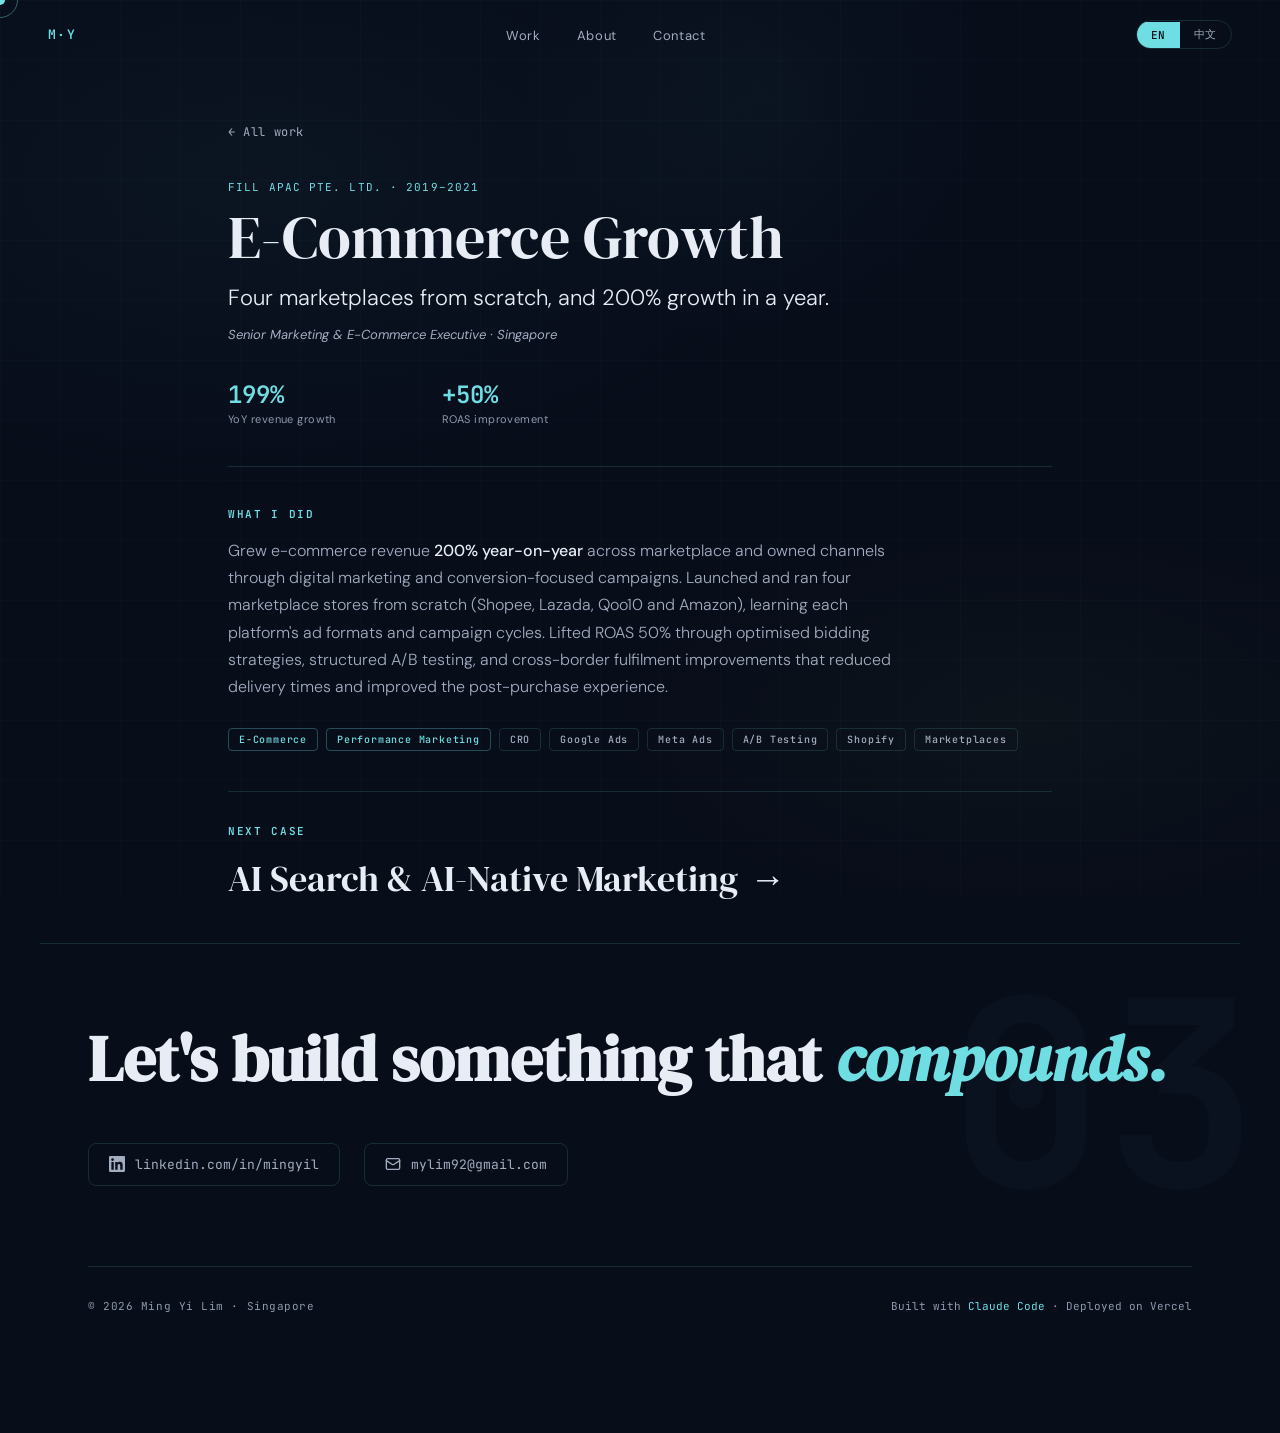
==== work/ecommerce.html @ 4b4b09b5 "Restructure into homepage index plus case study pages - Homepage: Selected Work becomes a card grid " ====
<!DOCTYPE html>
<html lang="en">
<head>
  <meta charset="UTF-8">
  <meta name="viewport" content="width=device-width, initial-scale=1.0">
  <title>E-Commerce Growth · Ming Yi Lim</title>
  <meta name="description" content="How Ming Yi Lim grew e-commerce revenue 200% year on year and launched four marketplace stores (Shopee, Lazada, Qoo10, Amazon) from scratch.">
  <link rel="canonical" href="https://mingyilim.vercel.app/work/ecommerce">
  <meta property="og:type"        content="article">
  <meta property="og:url"         content="https://mingyilim.vercel.app/work/ecommerce">
  <meta property="og:title"       content="E-Commerce Growth · Ming Yi Lim">
  <meta property="og:description" content="How Ming Yi Lim grew e-commerce revenue 200% year on year and launched four marketplace stores (Shopee, Lazada, Qoo10, Amazon) from scratch.">
  <meta property="og:image"       content="https://mingyilim.vercel.app/og-image.jpg">
  <meta name="twitter:card"        content="summary_large_image">
  <meta name="twitter:title"       content="E-Commerce Growth · Ming Yi Lim">
  <meta name="twitter:description" content="How Ming Yi Lim grew e-commerce revenue 200% year on year and launched four marketplace stores (Shopee, Lazada, Qoo10, Amazon) from scratch.">
  <meta name="twitter:image"       content="https://mingyilim.vercel.app/og-image.jpg">
  <script type="application/ld+json">
  {
    "@context": "https://schema.org",
    "@type": "Article",
    "headline": "E-Commerce Growth",
    "description": "How Ming Yi Lim grew e-commerce revenue 200% year on year and launched four marketplace stores (Shopee, Lazada, Qoo10, Amazon) from scratch.",
    "url": "https://mingyilim.vercel.app/work/ecommerce",
    "author": {"@type": "Person", "name": "Ming Yi Lim", "url": "https://mingyilim.vercel.app/"}
  }
  </script>
  <link rel="preconnect" href="https://fonts.googleapis.com">
  <link rel="preconnect" href="https://fonts.gstatic.com" crossorigin>
  <link href="https://fonts.googleapis.com/css2?family=DM+Serif+Display:ital@0;1&family=DM+Sans:ital,opsz,wght@0,9..40,300;0,9..40,400;0,9..40,500;0,9..40,600;1,9..40,300&family=JetBrains+Mono:wght@400;500;600&display=swap" rel="stylesheet">
  <link rel="stylesheet" href="/assets/site.css">

  <!-- Google tag (gtag.js) -->
  <script async src="https://www.googletagmanager.com/gtag/js?id=G-P1CEV3WPZ0"></script>
  <script>
    window.dataLayer = window.dataLayer || [];
    function gtag(){dataLayer.push(arguments);}
    gtag('js', new Date());
    gtag('config', 'G-P1CEV3WPZ0');
  </script>
</head>
<body class="case-page">


  <div id="scrollProgress" style="position:fixed;top:0;left:0;height:2px;width:0%;background:linear-gradient(90deg,var(--teal),var(--lime));z-index:300;transition:width 0.08s linear;"></div>
  <div class="bg-mesh"></div>
  <div class="grid-lines"></div>
  <div class="cursor" id="cursor"></div>
  <div class="cursor-ring" id="cursorRing"></div>

  <!-- Nav -->
  <nav id="nav">
    <a href="/" class="nav-logo">M·Y</a>
    <ul class="nav-links">
      <li><a href="/#work" data-en="Work" data-zh="案例">Work</a></li>
      <li><a href="/#about" data-en="About" data-zh="关于">About</a></li>
      <li><a href="#contact" data-en="Contact" data-zh="联系">Contact</a></li>
    </ul>
    <div class="lang-toggle">
      <button class="lang-btn active" id="btnEn" onclick="setLang('en')">EN</button>
      <button class="lang-btn" id="btnZh" onclick="setLang('zh')">中文</button>
    </div>
  </nav>


  <main class="case-main">
    <a href="/#work" class="case-back lang-fade" data-en="← All work" data-zh="← 全部案例">← All work</a>

    <header class="case-hero reveal">
      <span class="case-company">FILL APAC PTE. LTD. · 2019–2021</span>
      <h1 class="case-page-title lang-fade" data-en="E-Commerce Growth" data-zh="电商增长">E-Commerce Growth</h1>
      <p class="case-hook lang-fade" data-en="Four marketplaces from scratch, and 200% growth in a year." data-zh="从零开设四个电商平台店铺，一年增长200%。">Four marketplaces from scratch, and 200% growth in a year.</p>
      <span class="case-context lang-fade" data-en="Senior Marketing &amp; E-Commerce Executive · Singapore" data-zh="高级营销与电商专员 · 新加坡">Senior Marketing &amp; E-Commerce Executive · Singapore</span>
      <div class="case-metrics case-metrics-wide">
            <div class="metric">
              <span class="metric-num teal" data-count="200" data-suffix="%">200%</span>
              <span class="metric-label lang-fade" data-en="YoY revenue growth" data-zh="年营收增长">YoY revenue growth</span>
            </div>
            <div class="metric">
              <span class="metric-num teal" data-count="50" data-prefix="+" data-suffix="%">+50%</span>
              <span class="metric-label lang-fade" data-en="ROAS improvement" data-zh="广告回报率提升">ROAS improvement</span>
            </div>
      </div>
    </header>

    <article class="case-article reveal">
      <h2 class="case-section-label lang-fade" data-en="What I did" data-zh="我做了什么">What I did</h2>
      <p class="case-body lang-fade" data-en="Grew e-commerce revenue <strong>200% year-on-year</strong> across marketplace and owned channels through digital marketing and conversion-focused campaigns. Launched and ran four marketplace stores from scratch (Shopee, Lazada, Qoo10 and Amazon), learning each platform's ad formats and campaign cycles. Lifted ROAS 50% through optimised bidding strategies, structured A/B testing, and cross-border fulfilment improvements that reduced delivery times and improved the post-purchase experience." data-zh="通过数字营销和以转化为核心的营销活动，实现电商平台及自有渠道收入年增长200%。从零开设并运营四个电商平台店铺（Shopee、Lazada、Qoo10及Amazon），掌握各平台广告形式与活动节奏。通过优化出价策略、结构化A/B测试及跨境履约改善（缩短配送时间、提升购后体验），将广告支出回报率（ROAS）提升50%。">Grew e-commerce revenue <strong>200% year-on-year</strong> across marketplace and owned channels through digital marketing and conversion-focused campaigns. Launched and ran four marketplace stores from scratch (Shopee, Lazada, Qoo10 and Amazon), learning each platform's ad formats and campaign cycles. Lifted ROAS 50% through optimised bidding strategies, structured A/B testing, and cross-border fulfilment improvements that reduced delivery times and improved the post-purchase experience.</p>

      <div class="tags">
          <span class="tag accent">E-Commerce</span>
          <span class="tag accent">Performance Marketing</span>
          <span class="tag">CRO</span>
          <span class="tag">Google Ads</span>
          <span class="tag">Meta Ads</span>
          <span class="tag">A/B Testing</span>
          <span class="tag">Shopify</span>
          <span class="tag">Marketplaces</span>
        </div>
    </article>

    <div class="case-next reveal">
      <span class="case-section-label lang-fade" data-en="Next case" data-zh="下一个案例">Next case</span>
      <a href="/work/geo" class="case-next-link" data-cta="next_geo">
        <span class="lang-fade" data-en="AI Search &amp; AI-Native Marketing" data-zh="AI搜索与AI原生营销">AI Search &amp; AI-Native Marketing</span>
        <span aria-hidden="true">→</span>
      </a>
    </div>
  </main>

  <!-- Contact -->
  <section id="contact" style="position:relative">
    <div style="position:absolute;right:-20px;top:20px;font-family:var(--mono);font-size:260px;font-weight:700;color:var(--teal);opacity:0.025;line-height:1;pointer-events:none;user-select:none;z-index:0">03</div>
    <h2 class="contact-headline reveal lang-fade"
      data-en="Let's build something that <em>compounds.</em>"
      data-zh="一起打造持续<em>复利</em>的营销系统。">
      Let's build something that <em>compounds.</em>
    </h2>
    <div class="contact-links reveal">
      <a href="https://www.linkedin.com/in/mingyil" target="_blank" class="contact-link">
        <svg width="16" height="16" viewBox="0 0 24 24" fill="currentColor">
          <path d="M20.447 20.452h-3.554v-5.569c0-1.328-.027-3.037-1.852-3.037-1.853 0-2.136 1.445-2.136 2.939v5.667H9.351V9h3.414v1.561h.046c.477-.9 1.637-1.85 3.37-1.85 3.601 0 4.267 2.37 4.267 5.455v6.286zM5.337 7.433c-1.144 0-2.063-.926-2.063-2.065 0-1.138.92-2.063 2.063-2.063 1.14 0 2.064.925 2.064 2.063 0 1.139-.925 2.065-2.064 2.065zm1.782 13.019H3.555V9h3.564v11.452zM22.225 0H1.771C.792 0 0 .774 0 1.729v20.542C0 23.227.792 24 1.771 24h20.451C23.2 24 24 23.227 24 22.271V1.729C24 .774 23.2 0 22.222 0h.003z"/>
        </svg>
        <span>linkedin.com/in/mingyil</span>
      </a>
      <a href="mailto:mylim92@gmail.com" class="contact-link">
        <svg width="16" height="16" viewBox="0 0 24 24" fill="none" stroke="currentColor" stroke-width="2" stroke-linecap="round" stroke-linejoin="round">
          <rect x="2" y="4" width="20" height="16" rx="2"/><path d="m22 7-8.97 5.7a1.94 1.94 0 0 1-2.06 0L2 7"/>
        </svg>
        <span>mylim92@gmail.com</span>
      </a>
    </div>
    <div class="footer-note">
      <span class="footer-copy" data-en="© 2026 Ming Yi Lim · Singapore" data-zh="© 2026 林明昱 · 新加坡">© 2026 Ming Yi Lim · Singapore</span>
      <span class="footer-built">Built with <span>Claude Code</span> · Deployed on Vercel</span>
    </div>
  </section>


  <script src="/assets/site.js"></script>
</body>
</html>
---- assets/site.css ----
:root {
      --bg: #080d1a;
      --surface: #0f1629;
      --surface2: #162035;
      --teal: #6edee3;
      --teal-dim: rgba(110,222,227,0.12);
      --lime: #bfef4c;
      --text: #e8edf5;
      --text-muted: #a3adc0;
      --text-dim: #8f99ad;
      --border: rgba(110,222,227,0.15);
      --mono: 'JetBrains Mono', monospace;
      --serif: 'DM Serif Display', serif;
      --sans: 'DM Sans', sans-serif;
    }

    *, *::before, *::after { box-sizing: border-box; margin: 0; padding: 0; }

    html { scroll-behavior: smooth; overflow-x: clip; }

    body {
      font-family: var(--sans);
      background: var(--bg);
      color: var(--text);
      overflow-x: hidden;
      cursor: none;
    }

    /* Custom cursor */
    .cursor {
      position: fixed;
      width: 10px; height: 10px;
      background: var(--teal);
      border-radius: 50%;
      pointer-events: none;
      z-index: 9999;
      transform: translate(-50%,-50%);
      transition: transform 0.1s, opacity 0.2s;
      mix-blend-mode: screen;
    }
    .cursor-ring {
      position: fixed;
      width: 36px; height: 36px;
      border: 1px solid rgba(110,222,227,0.4);
      border-radius: 50%;
      pointer-events: none;
      z-index: 9998;
      transform: translate(-50%,-50%);
      transition: transform 0.18s cubic-bezier(.25,.46,.45,.94), width 0.2s, height 0.2s;
    }

    /* Background mesh */
    .bg-mesh {
      position: fixed;
      inset: 0;
      z-index: 0;
      background:
        radial-gradient(ellipse 80% 60% at 20% 20%, rgba(110,222,227,0.04) 0%, transparent 60%),
        radial-gradient(ellipse 60% 40% at 80% 80%, rgba(191,239,76,0.03) 0%, transparent 60%),
        radial-gradient(ellipse 40% 60% at 60% 10%, rgba(110,222,227,0.03) 0%, transparent 50%);
      pointer-events: none;
    }

    .grid-lines {
      position: fixed;
      inset: 0;
      z-index: 0;
      background-image:
        linear-gradient(rgba(110,222,227,0.025) 1px, transparent 1px),
        linear-gradient(90deg, rgba(110,222,227,0.025) 1px, transparent 1px);
      background-size: 60px 60px;
      pointer-events: none;
    }

    /* Nav */
    nav {
      position: fixed;
      top: 0; left: 0; right: 0;
      z-index: 100;
      display: flex;
      align-items: center;
      justify-content: space-between;
      padding: 20px 48px;
      transition: background 0.3s, backdrop-filter 0.3s;
    }
    nav.scrolled {
      background: rgba(8,13,26,0.85);
      backdrop-filter: blur(16px);
      border-bottom: 1px solid var(--border);
    }
    .nav-logo {
      font-family: var(--mono);
      font-size: 13px;
      font-weight: 600;
      color: var(--teal);
      letter-spacing: 0.1em;
      text-decoration: none;
    }
    .nav-links {
      display: flex;
      gap: 36px;
      list-style: none;
    }
    .nav-links a {
      font-size: 13px;
      font-weight: 400;
      color: var(--text-muted);
      text-decoration: none;
      letter-spacing: 0.05em;
      transition: color 0.2s;
    }
    .nav-links a:hover { color: var(--text); }

    .lang-toggle {
      display: flex;
      align-items: center;
      gap: 0;
      border: 1px solid var(--border);
      border-radius: 20px;
      overflow: hidden;
    }
    .lang-btn {
      font-family: var(--mono);
      font-size: 11px;
      font-weight: 500;
      padding: 6px 14px;
      background: transparent;
      border: none;
      color: var(--text-muted);
      cursor: none;
      transition: background 0.2s, color 0.2s;
      letter-spacing: 0.05em;
    }
    .lang-btn.active {
      background: var(--teal);
      color: var(--bg);
    }

    /* Sections base */
    section { position: relative; z-index: 1; }

    /* Hero */
    #hero {
      min-height: 100vh;
      display: flex;
      flex-direction: column;
      justify-content: center;
      padding: 120px 48px 80px;
      max-width: 1200px;
      margin: 0 auto;
    }
    .hero-tag {
      font-family: var(--mono);
      font-size: 11px;
      font-weight: 500;
      color: var(--teal);
      letter-spacing: 0.2em;
      text-transform: uppercase;
      margin-bottom: 24px;
      opacity: 0;
      animation: fadeUp 0.6s 0.2s forwards;
    }
    .hero-name {
      font-family: var(--serif);
      font-size: clamp(52px, 8vw, 96px);
      line-height: 1;
      color: var(--text);
      margin-bottom: 6px;
      opacity: 0;
      animation: fadeUp 0.7s 0.35s forwards;
    }
    .hero-name span {
      color: var(--teal);
      font-style: italic;
    }
    .hero-nickname {
      font-family: var(--mono);
      font-size: 14px;
      color: var(--text-muted);
      margin-bottom: 40px;
      opacity: 0;
      animation: fadeUp 0.6s 0.45s forwards;
    }
    .hero-tagline {
      font-size: clamp(16px, 2.2vw, 22px);
      font-weight: 300;
      color: var(--text-muted);
      max-width: 640px;
      line-height: 1.6;
      margin-bottom: 56px;
      opacity: 0;
      animation: fadeUp 0.6s 0.55s forwards;
    }
    .hero-tagline strong {
      color: var(--text);
      font-weight: 500;
    }
    .hero-stats {
      display: flex;
      gap: 48px;
      flex-wrap: wrap;
      opacity: 0;
      animation: fadeUp 0.6s 0.7s forwards;
    }
    .hero-stat {
      display: flex;
      flex-direction: column;
      gap: 4px;
    }
    .hero-stat-num {
      font-family: var(--mono);
      font-size: 28px;
      font-weight: 600;
      color: var(--teal);
    }
    .hero-stat-label {
      font-size: 12px;
      color: var(--text-dim);
      letter-spacing: 0.05em;
    }
    .hero-ctas {
      display: flex;
      flex-wrap: wrap;
      gap: 12px;
      margin-top: 40px;
      opacity: 0;
      animation: fadeUp 0.6s 0.85s forwards;
    }
    .btn {
      display: inline-flex;
      align-items: center;
      justify-content: center;
      min-height: 44px;
      padding: 0 22px;
      border-radius: 999px;
      font-family: var(--sans);
      font-size: 14px;
      font-weight: 500;
      text-decoration: none;
      transition: background 0.2s ease, border-color 0.2s ease, color 0.2s ease;
    }
    .btn-primary { background: var(--teal); color: var(--bg); border: 1px solid var(--teal); }
    .btn-primary:hover { background: var(--lime); border-color: var(--lime); }
    .btn-ghost { color: var(--text); border: 1px solid var(--border); }
    .btn-ghost:hover { border-color: var(--teal); color: var(--teal); }
    .btn:focus-visible { outline: 2px solid var(--teal); outline-offset: 3px; }
    .hero-divider {
      width: 1px;
      height: 48px;
      background: var(--border);
      align-self: center;
    }
    .scroll-hint {
      position: absolute;
      bottom: 40px;
      left: 48px;
      display: flex;
      align-items: center;
      gap: 12px;
      font-family: var(--mono);
      font-size: 10px;
      color: var(--text-dim);
      letter-spacing: 0.1em;
      text-transform: uppercase;
      opacity: 0;
      animation: fadeUp 0.6s 1s forwards;
    }
    .scroll-line {
      width: 40px;
      height: 1px;
      background: var(--text-dim);
      position: relative;
      overflow: hidden;
    }
    .scroll-line::after {
      content: '';
      position: absolute;
      left: -100%;
      top: 0;
      width: 100%;
      height: 100%;
      background: var(--teal);
      animation: scanLine 2s 1.5s infinite;
    }

    /* Work Section */
    #work {
      padding: 120px 48px;
      max-width: 1200px;
      margin: 0 auto;
    }
    .section-header {
      display: flex;
      align-items: baseline;
      gap: 20px;
      margin-bottom: 64px;
    }
    .section-label {
      font-family: var(--mono);
      font-size: 11px;
      font-weight: 500;
      color: var(--teal);
      letter-spacing: 0.2em;
      text-transform: uppercase;
    }
    .section-title {
      font-family: var(--serif);
      font-size: clamp(32px, 4vw, 48px);
      color: var(--text);
    }
    .section-line {
      flex: 1;
      height: 1px;
      background: var(--border);
    }

    .cases {
      display: flex;
      flex-direction: column;
      gap: 2px;
    }
    .case-card {
      background: var(--surface);
      border: 1px solid var(--border);
      border-radius: 12px;
      padding: 40px 48px;
      transition: border-color 0.3s, background 0.3s, transform 0.3s;
      position: relative;
      overflow: hidden;
    }
    .case-card::before {
      content: '';
      position: absolute;
      left: 0; top: 0; bottom: 0;
      width: 3px;
      background: var(--teal);
      transform: scaleY(0);
      transform-origin: bottom;
      transition: transform 0.4s cubic-bezier(.25,.46,.45,.94);
    }
    .case-card:hover {
      border-color: rgba(110,222,227,0.3);
      background: var(--surface2);
      transform: translateY(-2px);
    }
    .case-card:hover::before { transform: scaleY(1); }

    .case-top {
      display: flex;
      justify-content: space-between;
      align-items: flex-start;
      margin-bottom: 32px;
      flex-wrap: wrap;
      gap: 16px;
    }
    .case-meta {
      display: flex;
      flex-direction: column;
      gap: 6px;
    }
    .earlier {
      margin-top: 56px;
      padding-top: 32px;
      border-top: 1px solid var(--border);
    }
    .earlier-title {
      font-family: var(--mono);
      font-size: 11px;
      font-weight: 600;
      color: var(--teal);
      letter-spacing: 0.15em;
      text-transform: uppercase;
      margin-bottom: 24px;
    }
    .earlier-list { list-style: none; display: grid; gap: 28px; }
    .earlier-item {
      display: grid;
      grid-template-columns: 110px 1fr;
      gap: 24px;
      align-items: baseline;
    }
    .earlier-years {
      font-family: var(--mono);
      font-size: 12px;
      color: var(--text-dim);
      letter-spacing: 0.05em;
    }
    .earlier-role {
      font-size: 15px;
      font-weight: 500;
      color: var(--text);
      margin-bottom: 6px;
    }
    .earlier-desc {
      font-size: 14px;
      line-height: 1.7;
      color: var(--text-muted);
      max-width: 680px;
    }
    .earlier-desc strong { color: var(--text); font-weight: 500; }
    @media (max-width: 600px) {
      .earlier-item { grid-template-columns: 1fr; gap: 6px; }
    }
    .case-company {
      font-family: var(--mono);
      font-size: 11px;
      color: var(--teal);
      letter-spacing: 0.1em;
    }
    .case-title {
      font-family: var(--serif);
      font-size: clamp(22px, 3vw, 30px);
      color: var(--text);
      line-height: 1.2;
    }
    .case-context {
      font-size: 13px;
      color: var(--text-muted);
      font-style: italic;
    }
    .case-metrics {
      display: grid;
      grid-template-columns: repeat(2, auto);
      gap: 20px 32px;
    }
    .metric {
      display: flex;
      flex-direction: column;
      gap: 2px;
      text-align: right;
    }
    .metric-num {
      font-family: var(--mono);
      font-size: 24px;
      font-weight: 600;
      color: var(--text);
      white-space: nowrap;
    }
    .metric-num.teal { color: var(--teal); }
    .metric-num.lime { color: var(--lime); }
    .metric-label {
      font-size: 11px;
      color: var(--text-dim);
      letter-spacing: 0.04em;
    }
    .case-body {
      font-size: 15px;
      font-weight: 300;
      line-height: 1.7;
      color: var(--text-muted);
      max-width: 680px;
      margin-bottom: 28px;
    }
    .case-body strong { color: var(--text); font-weight: 500; }
    .tags {
      display: flex;
      flex-wrap: wrap;
      gap: 8px;
    }
    .tag {
      font-family: var(--mono);
      font-size: 10px;
      font-weight: 500;
      letter-spacing: 0.08em;
      padding: 4px 10px;
      border-radius: 4px;
      border: 1px solid var(--border);
      color: var(--text-muted);
    }
    .tag.accent { border-color: rgba(110,222,227,0.3); color: var(--teal); }

    /* About */
    #about {
      padding: 120px 48px;
      max-width: 1200px;
      margin: 0 auto;
    }
    .about-grid {
      display: grid;
      grid-template-columns: 1fr 1fr;
      gap: 80px;
      align-items: start;
    }
    .about-text p {
      font-size: 16px;
      font-weight: 300;
      line-height: 1.8;
      color: var(--text-muted);
      margin-bottom: 20px;
    }
    .about-text p strong { color: var(--text); font-weight: 500; }
    .about-text p:last-child { margin-bottom: 0; }
    .stack-title {
      font-family: var(--mono);
      font-size: 11px;
      font-weight: 500;
      color: var(--teal);
      letter-spacing: 0.2em;
      text-transform: uppercase;
      margin-bottom: 24px;
    }
    .stack-grid {
      display: flex;
      flex-wrap: wrap;
      gap: 8px;
    }
    .stack-item {
      font-family: var(--mono);
      font-size: 12px;
      padding: 8px 14px;
      background: var(--surface);
      border: 1px solid var(--border);
      border-radius: 6px;
      color: var(--text-muted);
      transition: border-color 0.2s, color 0.2s;
    }
    .stack-item:hover { border-color: rgba(110,222,227,0.4); color: var(--text); }

    /* Contact */
    #contact {
      padding: 120px 48px;
      max-width: 1200px;
      margin: 0 auto;
      border-top: 1px solid var(--border);
    }
    .contact-headline {
      font-family: var(--serif);
      font-size: clamp(36px, 5vw, 64px);
      color: var(--text);
      margin-bottom: 48px;
      line-height: 1.1;
    }
    .contact-headline em { color: var(--teal); }
    .contact-links {
      display: flex;
      gap: 24px;
      flex-wrap: wrap;
    }
    .contact-link {
      display: flex;
      align-items: center;
      gap: 10px;
      font-family: var(--mono);
      font-size: 13px;
      color: var(--text-muted);
      text-decoration: none;
      border: 1px solid var(--border);
      padding: 12px 20px;
      border-radius: 8px;
      transition: border-color 0.2s, color 0.2s, background 0.2s;
    }
    .contact-link:hover {
      border-color: rgba(110,222,227,0.4);
      color: var(--teal);
      background: var(--teal-dim);
    }
    .footer-note {
      margin-top: 80px;
      padding-top: 32px;
      border-top: 1px solid var(--border);
      display: flex;
      justify-content: space-between;
      align-items: center;
      flex-wrap: wrap;
      gap: 16px;
    }
    .footer-copy {
      font-family: var(--mono);
      font-size: 11px;
      color: var(--text-dim);
      letter-spacing: 0.05em;
    }
    .footer-built {
      font-family: var(--mono);
      font-size: 11px;
      color: var(--text-dim);
    }
    .footer-built span { color: var(--teal); }

    /* Animations */
    @keyframes fadeUp {
      from { opacity: 0; transform: translateY(20px); }
      to   { opacity: 1; transform: translateY(0); }
    }
    @keyframes scanLine {
      0%  { left: -100%; }
      100%{ left: 100%; }
    }

    /* Fade transition for language switch */
    .lang-fade { transition: opacity 0.25s ease; }
    .lang-fade.fading { opacity: 0; }

    /* Scroll reveal */
    .reveal {
      opacity: 0;
      transform: translateY(24px);
      transition: opacity 0.6s ease, transform 0.6s ease;
    }
    .reveal.visible {
      opacity: 1;
      transform: none;
    }

    /* Responsive */
    @media (max-width: 768px) {
      nav { padding: 16px 24px; }
      .nav-links { display: none; }
      #hero, #work, #about, #contact { padding-left: 24px; padding-right: 24px; }
      .hero-stats { gap: 24px; }
      .hero-divider { display: none; }
      .case-card { padding: 28px 24px; }
      .case-top { flex-direction: column; }
      .case-metrics { grid-template-columns: repeat(2, 1fr); }
      .metric { text-align: left; }
      .about-grid { grid-template-columns: 1fr; gap: 48px; }
      .scroll-hint { display: none; }
    }



    /* About photo */
    .about-photo {
      width: 88px; height: 88px;
      border-radius: 50%;
      object-fit: cover;
      object-position: center 15%;
      border: 2px solid var(--teal);
      margin-bottom: 24px;
      display: block;
      box-shadow: 0 0 0 4px rgba(110,222,227,0.12);
      transition: box-shadow 0.3s, transform 0.3s;
    }
    .about-photo:hover {
      box-shadow: 0 0 0 8px rgba(110,222,227,0.18);
      transform: scale(1.04);
    }
    .proof-panel {
      margin: 4px 0 28px;
      padding: 20px 24px;
      background: var(--teal-dim);
      border-left: 2px solid var(--teal);
      border-radius: 0 8px 8px 0;
      max-width: 680px;
    }
    .proof-label {
      font-family: var(--mono);
      font-size: 10px;
      font-weight: 600;
      color: var(--teal);
      letter-spacing: 0.15em;
      text-transform: uppercase;
    }
    summary.proof-label {
      cursor: pointer;
      list-style: none;
      display: flex;
      align-items: center;
      justify-content: space-between;
      gap: 12px;
      min-height: 24px;
    }
    summary.proof-label::-webkit-details-marker { display: none; }
    summary.proof-label::after {
      content: "+";
      font-size: 16px;
      line-height: 1;
      transition: transform 0.2s ease;
    }
    details[open] > summary.proof-label::after { transform: rotate(45deg); }
    summary.proof-label:focus-visible { outline: 2px solid var(--teal); outline-offset: 4px; border-radius: 2px; }
    .proof-panel p {
      font-size: 14px;
      font-weight: 400;
      line-height: 1.7;
      color: var(--text-muted);
      margin: 10px 0 0;
    }
    .proof-panel p strong { color: var(--text); font-weight: 500; }
    /* ── BOLD SCROLL ANIMATIONS v3 ── */

    /* Case cards — directional entrance, long spring transition */
    .case-card {
      will-change: transform, opacity;
      transition:
        transform  0.9s cubic-bezier(0.25, 0.46, 0.45, 0.94),
        opacity    0.7s ease,
        border-color 0.3s,
        background 0.3s;
    }
    /* Override old .case-card:hover translateY (JS handles tilt now) */
    .case-card:hover { transform: none; }

    /* Direction setup via JS custom property */
    .case-card.slide-init {
      opacity: 0;
      transform: translateX(var(--slide-dir, 80px)) scale(0.96) rotateY(var(--slide-rot, 2deg));
    }
    .case-card.slide-init.visible {
      opacity: 1;
      transform: none;
    }

    /* Hero stats — spring zoom from tiny */
    .hero-stat-num {
      display: inline-block;
      transform: scale(0.3) translateY(20px);
      opacity: 0;
      transition: transform 0.7s cubic-bezier(0.34, 1.56, 0.64, 1), opacity 0.5s;
    }
    .hero-stats.stats-go .hero-stat-num { transform: none; opacity: 1; }
    .hero-stat:nth-child(1) .hero-stat-num { transition-delay: 0ms; }
    .hero-stat:nth-child(3) .hero-stat-num { transition-delay: 120ms; }
    .hero-stat:nth-child(5) .hero-stat-num { transition-delay: 240ms; }
    .hero-stat:nth-child(7) .hero-stat-num { transition-delay: 360ms; }
    .hero-stat-label {
      opacity: 0;
      transform: translateY(6px);
      transition: opacity 0.5s 0.4s, transform 0.5s 0.4s;
    }
    .hero-stats.stats-go .hero-stat-label { opacity: 1; transform: none; }

    /* Stack items — spring pop-in staggered */
    .stack-item {
      transform: scale(0.6) translateY(10px);
      opacity: 0;
      transition: transform 0.5s cubic-bezier(0.34, 1.56, 0.64, 1), opacity 0.35s;
    }
    .stack-item.pop { transform: none; opacity: 1; }

    /* Section title — dramatic slide from below with scale */
    .section-title {
      transform: translateY(40px) scaleX(0.92);
      opacity: 0;
      transform-origin: left center;
      transition: transform 1s cubic-bezier(0.25, 0.46, 0.45, 0.94), opacity 0.8s;
    }
    .section-title.visible { transform: none; opacity: 1; }

    /* Reveal — keep for non-card elements but make it smoother */
    .reveal {
      opacity: 0;
      transform: translateY(30px);
      transition: opacity 0.8s ease, transform 0.8s cubic-bezier(0.25, 0.46, 0.45, 0.94);
    }
    .reveal.visible { opacity: 1; transform: none; }

    /* Contact headline — zoom from big */
    .contact-headline {
      transform: scale(0.88) translateY(20px);
      opacity: 0;
      transform-origin: left;
      transition: transform 1s cubic-bezier(0.25, 0.46, 0.45, 0.94), opacity 0.8s;
    }
    .contact-headline.visible { transform: none; opacity: 1; }

    /* Hero section fades on scroll */
    #hero { will-change: opacity; }

    /* Section label slide in */
    .section-label {
      opacity: 0;
      transform: translateX(-20px);
      transition: opacity 0.6s 0.2s, transform 0.6s 0.2s;
    }
    .section-label.visible { opacity: 1; transform: none; }

    /* ── ANIMATIONS v2 ── */

    /* Pulsing dot after name */
    .hero-name span {
      display: inline-block;
      animation: dotPulse 2s ease-in-out infinite;
    }
    @keyframes dotPulse {
      0%, 100% { opacity: 1; transform: scale(1); }
      50%       { opacity: 0.25; transform: scale(0.8); }
    }

    /* Typing cursor */
    .type-cursor {
      display: inline-block;
      color: var(--teal);
      font-weight: 300;
      margin-left: 1px;
      animation: cursorBlink 0.65s ease-in-out infinite;
    }
    @keyframes cursorBlink {
      0%, 100% { opacity: 1; }
      50%       { opacity: 0; }
    }

    /* Cursor trail particle */
    .trail-dot {
      position: fixed;
      width: 5px; height: 5px;
      background: var(--teal);
      border-radius: 50%;
      pointer-events: none;
      z-index: 9997;
      transform: translate(-50%, -50%);
      animation: trailFade 0.7s ease forwards;
    }
    @keyframes trailFade {
      0%   { opacity: 0.45; transform: translate(-50%, -50%) scale(1); }
      100% { opacity: 0;    transform: translate(-50%, -50%) scale(0); }
    }

    /* Card tilt — needs preserve-3d */
    .case-card { transform-style: preserve-3d; }

    /* Hero tagline — JS controls reveal */
    .hero-tagline { animation: none !important; opacity: 0; }
  

/* ── Homepage work grid ─────────────────────────────── */
.cases.work-grid {
  display: grid;
  grid-template-columns: repeat(2, minmax(0, 1fr));
  gap: 20px;
}
.case-card.work-card {
  display: flex;
  flex-direction: column;
  padding: 0;
  text-decoration: none;
  color: inherit;
}
.case-card.work-card:first-child { grid-column: 1 / -1; }
.work-cover {
  position: relative;
  min-height: 200px;
  padding: 28px 32px;
  display: flex;
  flex-direction: column;
  justify-content: flex-end;
  gap: 6px;
  border-bottom: 1px solid var(--border);
  background:
    radial-gradient(120% 140% at 100% 0%, rgba(110,222,227,0.16), transparent 55%),
    linear-gradient(180deg, var(--surface2), var(--surface));
  overflow: hidden;
}
.work-cover-lime {
  background:
    radial-gradient(120% 140% at 100% 0%, rgba(191,239,76,0.14), transparent 55%),
    linear-gradient(180deg, var(--surface2), var(--surface));
}
.case-card.work-card:first-child .work-cover { min-height: 240px; }
.work-cover-num {
  font-family: var(--mono);
  font-weight: 600;
  font-size: clamp(44px, 6vw, 72px);
  line-height: 1;
  color: var(--teal);
  letter-spacing: -0.02em;
}
.work-cover-lime .work-cover-num { color: var(--lime); }
.work-cover-label {
  font-size: 13px;
  color: var(--text-muted);
}
.work-cover-index {
  position: absolute;
  top: 20px;
  right: 24px;
  font-family: var(--mono);
  font-size: 11px;
  color: var(--text-dim);
  letter-spacing: 0.15em;
}
.work-info {
  padding: 24px 32px 28px;
  display: flex;
  flex-direction: column;
  gap: 8px;
  flex: 1;
}
.work-hook {
  font-size: 15px;
  line-height: 1.6;
  color: var(--text-muted);
  flex: 1;
}
.work-more {
  margin-top: 8px;
  font-family: var(--mono);
  font-size: 12px;
  color: var(--teal);
  letter-spacing: 0.05em;
}
.case-card.work-card:hover .work-more { color: var(--lime); }
.case-card.work-card:focus-visible { outline: 2px solid var(--teal); outline-offset: 4px; }
@media (max-width: 768px) {
  .cases.work-grid { grid-template-columns: 1fr; }
  .work-cover { min-height: 160px; padding: 22px 24px; }
  .case-card.work-card:first-child .work-cover { min-height: 180px; }
  .work-info { padding: 20px 24px 24px; }
}

/* ── Case study pages ───────────────────────────────── */
.case-main {
  position: relative;
  z-index: 1;
  max-width: 920px;
  margin: 0 auto;
  padding: 120px 48px 40px;
}
.case-back {
  display: inline-block;
  font-family: var(--mono);
  font-size: 12px;
  color: var(--text-muted);
  text-decoration: none;
  margin-bottom: 40px;
  letter-spacing: 0.05em;
}
.case-back:hover { color: var(--teal); }
.case-hero {
  display: flex;
  flex-direction: column;
  gap: 12px;
  padding-bottom: 40px;
  border-bottom: 1px solid var(--border);
}
.case-page-title {
  font-family: var(--serif);
  font-weight: 400;
  font-size: clamp(36px, 6vw, 60px);
  line-height: 1.05;
  color: var(--text);
}
.case-hook {
  font-size: clamp(18px, 2.4vw, 22px);
  font-weight: 300;
  line-height: 1.5;
  color: var(--text);
  max-width: 680px;
}
.case-metrics.case-metrics-wide {
  grid-template-columns: repeat(4, minmax(0, 1fr));
  margin-top: 24px;
}
.case-metrics-wide .metric { text-align: left; align-items: flex-start; }
.case-section-label {
  display: block;
  font-family: var(--mono);
  font-size: 11px;
  font-weight: 600;
  color: var(--teal);
  letter-spacing: 0.15em;
  text-transform: uppercase;
  margin-bottom: 16px;
}
.case-article {
  padding: 40px 0;
}
.case-article .case-body {
  font-size: 16px;
  max-width: 680px;
  margin-bottom: 28px;
}
.case-panel { margin: 0 0 28px; }
.case-panel .proof-label { margin-bottom: 0; }
.case-next {
  padding: 32px 0 0;
  border-top: 1px solid var(--border);
}
.case-next-link {
  display: inline-flex;
  align-items: baseline;
  gap: 12px;
  font-family: var(--serif);
  font-size: clamp(24px, 4vw, 36px);
  color: var(--text);
  text-decoration: none;
}
.case-next-link:hover { color: var(--teal); }
.case-page #contact { padding-top: 80px; }
@media (max-width: 768px) {
  .case-main { padding: 96px 24px 24px; }
  .case-metrics.case-metrics-wide { grid-template-columns: repeat(2, minmax(0, 1fr)); }
}
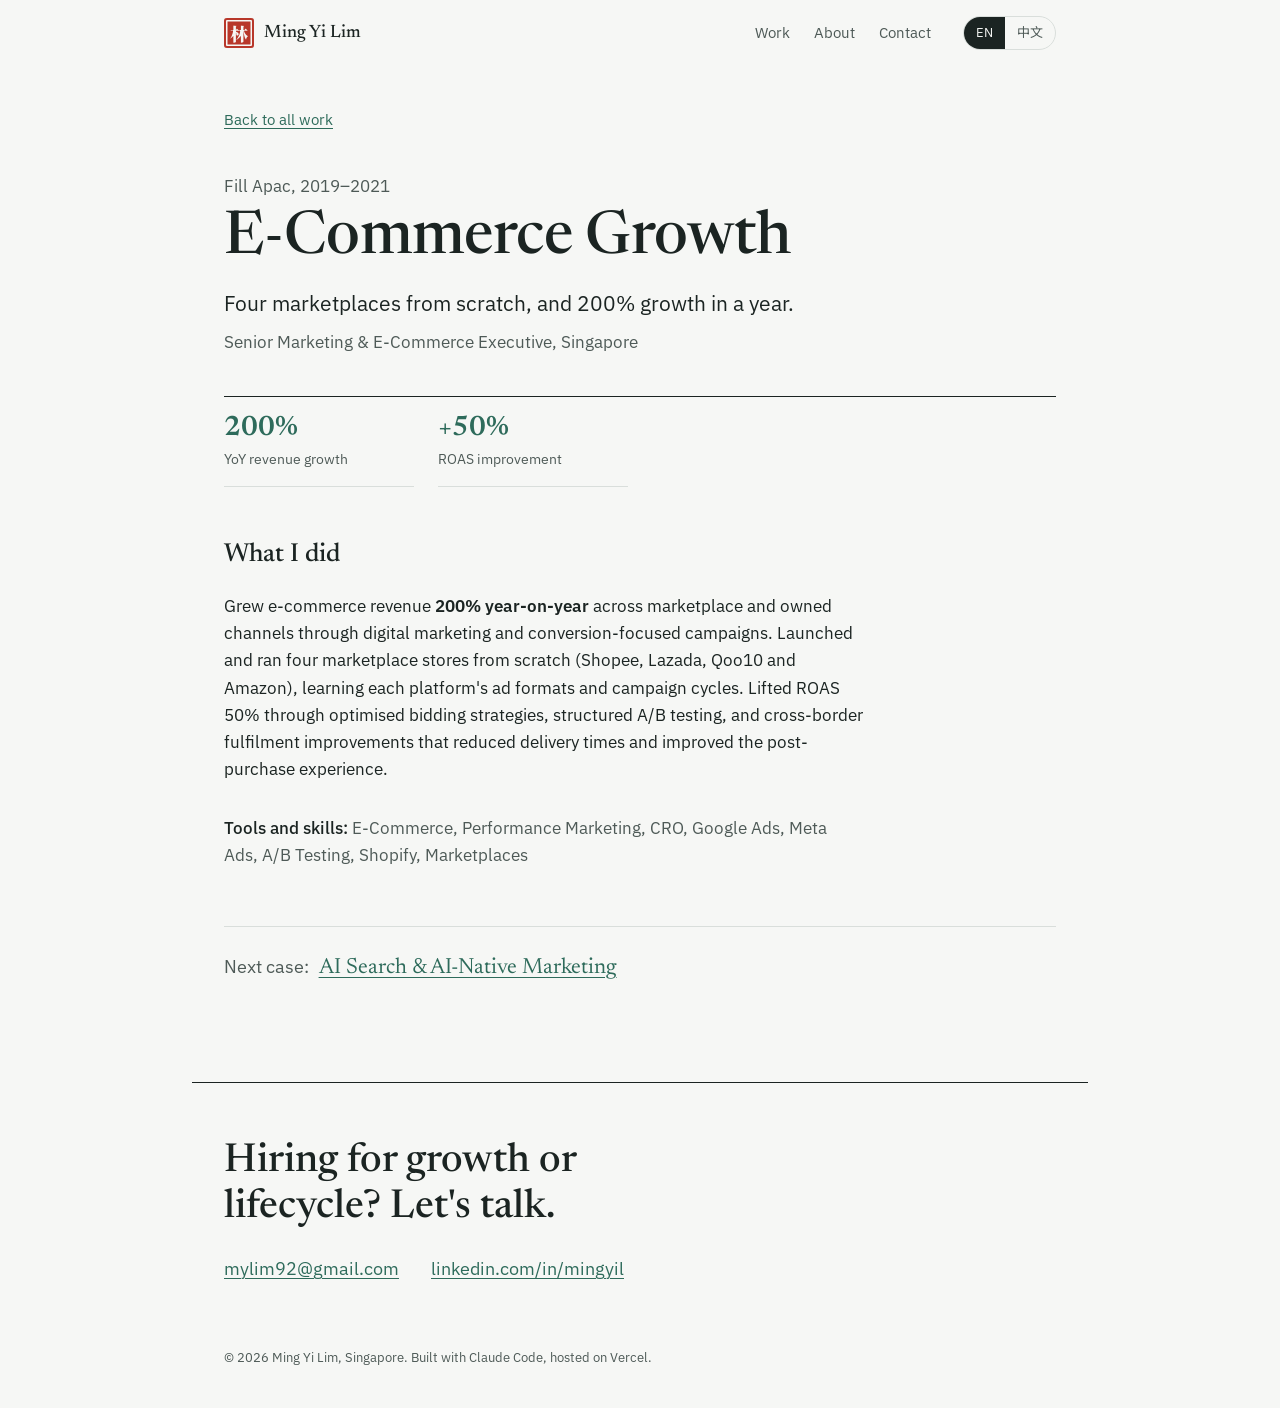
==== commit cbbae5cc: "De-template redesign: calm bilingual layout with a name seal - Light palette (paper, ink, jade) repl" ====
--- a/work/ecommerce.html
+++ b/work/ecommerce.html
@@ -3,18 +3,22 @@
 <head>
   <meta charset="UTF-8">
   <meta name="viewport" content="width=device-width, initial-scale=1.0">
-  <title>E-Commerce Growth · Ming Yi Lim</title>
+  <title>E-Commerce Growth, Ming Yi Lim</title>
   <meta name="description" content="How Ming Yi Lim grew e-commerce revenue 200% year on year and launched four marketplace stores (Shopee, Lazada, Qoo10, Amazon) from scratch.">
   <link rel="canonical" href="https://mingyilim.vercel.app/work/ecommerce">
+  <meta name="theme-color" content="#F6F7F5">
   <meta property="og:type"        content="article">
   <meta property="og:url"         content="https://mingyilim.vercel.app/work/ecommerce">
-  <meta property="og:title"       content="E-Commerce Growth · Ming Yi Lim">
+  <meta property="og:title"       content="E-Commerce Growth, Ming Yi Lim">
   <meta property="og:description" content="How Ming Yi Lim grew e-commerce revenue 200% year on year and launched four marketplace stores (Shopee, Lazada, Qoo10, Amazon) from scratch.">
   <meta property="og:image"       content="https://mingyilim.vercel.app/og-image.jpg">
+  <meta property="og:image:width"  content="1200">
+  <meta property="og:image:height" content="630">
   <meta name="twitter:card"        content="summary_large_image">
-  <meta name="twitter:title"       content="E-Commerce Growth · Ming Yi Lim">
+  <meta name="twitter:title"       content="E-Commerce Growth, Ming Yi Lim">
   <meta name="twitter:description" content="How Ming Yi Lim grew e-commerce revenue 200% year on year and launched four marketplace stores (Shopee, Lazada, Qoo10, Amazon) from scratch.">
   <meta name="twitter:image"       content="https://mingyilim.vercel.app/og-image.jpg">
+  <link rel="icon" href="/favicon.svg" type="image/svg+xml">
   <script type="application/ld+json">
   {
     "@context": "https://schema.org",
@@ -27,7 +31,7 @@
   </script>
   <link rel="preconnect" href="https://fonts.googleapis.com">
   <link rel="preconnect" href="https://fonts.gstatic.com" crossorigin>
-  <link href="https://fonts.googleapis.com/css2?family=DM+Serif+Display:ital@0;1&family=DM+Sans:ital,opsz,wght@0,9..40,300;0,9..40,400;0,9..40,500;0,9..40,600;1,9..40,300&family=JetBrains+Mono:wght@400;500;600&display=swap" rel="stylesheet">
+  <link href="https://fonts.googleapis.com/css2?family=IBM+Plex+Sans:ital,wght@0,400;0,500;0,600;1,400&family=Newsreader:opsz,wght@6..72,400;6..72,500;6..72,600&family=Noto+Sans+SC:wght@400;500&family=Noto+Serif+SC:wght@600;900&display=swap" rel="stylesheet">
   <link rel="stylesheet" href="/assets/site.css">
 
   <!-- Google tag (gtag.js) -->
@@ -39,103 +43,56 @@
     gtag('config', 'G-P1CEV3WPZ0');
   </script>
 </head>
-<body class="case-page">
+<body class="case">
+  <a class="skip" href="#main">Skip to content</a>
+  <header class="topbar">
+    <a href="/" class="brand" aria-label="Ming Yi Lim, home"><span class="seal seal-sm" aria-hidden="true"><span>林</span></span><span class="brand-name">Ming Yi Lim</span></a>
+    <nav class="topnav" aria-label="Main">
+      <a href="/#work" data-en="Work" data-zh="案例">Work</a>
+      <a href="/#about" data-en="About" data-zh="关于">About</a>
+      <a href="#contact" data-en="Contact" data-zh="联系">Contact</a>
+    </nav>
+    <div class="lang" role="group" aria-label="Language">
+      <button type="button" id="btnEn" class="active" onclick="setLang('en')">EN</button>
+      <button type="button" id="btnZh" onclick="setLang('zh')" lang="zh-Hans">中文</button>
+    </div>
+  </header>
 
+  <main id="main">
+    <article class="case-wrap">
+      <a href="/#work" class="back" data-en="Back to all work" data-zh="返回全部案例">Back to all work</a>
+      <p class="case-meta">Fill Apac, 2019–2021</p>
+      <h1 class="case-title" data-en="E-Commerce Growth" data-zh="电商增长">E-Commerce Growth</h1>
+      <p class="case-hook" data-en="Four marketplaces from scratch, and 200% growth in a year." data-zh="从零开设四个电商平台店铺，一年增长200%。">Four marketplaces from scratch, and 200% growth in a year.</p>
+      <p class="case-context" data-en="Senior Marketing &amp; E-Commerce Executive, Singapore" data-zh="高级营销与电商专员，新加坡">Senior Marketing &amp; E-Commerce Executive, Singapore</p>
+      <dl class="case-figs">
+          <div><dt class="fig">200%</dt><dd data-en="YoY revenue growth" data-zh="年营收增长">YoY revenue growth</dd></div>
+          <div><dt class="fig">+50%</dt><dd data-en="ROAS improvement" data-zh="广告回报率提升">ROAS improvement</dd></div>
+      </dl>
 
-  <div id="scrollProgress" style="position:fixed;top:0;left:0;height:2px;width:0%;background:linear-gradient(90deg,var(--teal),var(--lime));z-index:300;transition:width 0.08s linear;"></div>
-  <div class="bg-mesh"></div>
-  <div class="grid-lines"></div>
-  <div class="cursor" id="cursor"></div>
-  <div class="cursor-ring" id="cursorRing"></div>
+      <div class="case-body">
+        <h2 data-en="What I did" data-zh="我做了什么">What I did</h2>
+        <p data-en="Grew e-commerce revenue <strong>200% year-on-year</strong> across marketplace and owned channels through digital marketing and conversion-focused campaigns. Launched and ran four marketplace stores from scratch (Shopee, Lazada, Qoo10 and Amazon), learning each platform's ad formats and campaign cycles. Lifted ROAS 50% through optimised bidding strategies, structured A/B testing, and cross-border fulfilment improvements that reduced delivery times and improved the post-purchase experience." data-zh="通过数字营销和以转化为核心的营销活动，实现电商平台及自有渠道收入年增长200%。从零开设并运营四个电商平台店铺（Shopee、Lazada、Qoo10及Amazon），掌握各平台广告形式与活动节奏。通过优化出价策略、结构化A/B测试及跨境履约改善（缩短配送时间、提升购后体验），将广告支出回报率（ROAS）提升50%。">Grew e-commerce revenue <strong>200% year-on-year</strong> across marketplace and owned channels through digital marketing and conversion-focused campaigns. Launched and ran four marketplace stores from scratch (Shopee, Lazada, Qoo10 and Amazon), learning each platform's ad formats and campaign cycles. Lifted ROAS 50% through optimised bidding strategies, structured A/B testing, and cross-border fulfilment improvements that reduced delivery times and improved the post-purchase experience.</p>
+        <p class="case-tools"><span data-en="Tools and skills:" data-zh="工具与技能：">Tools and skills:</span> E-Commerce, Performance Marketing, CRO, Google Ads, Meta Ads, A/B Testing, Shopify, Marketplaces</p>
+      </div>
 
-  <!-- Nav -->
-  <nav id="nav">
-    <a href="/" class="nav-logo">M·Y</a>
-    <ul class="nav-links">
-      <li><a href="/#work" data-en="Work" data-zh="案例">Work</a></li>
-      <li><a href="/#about" data-en="About" data-zh="关于">About</a></li>
-      <li><a href="#contact" data-en="Contact" data-zh="联系">Contact</a></li>
-    </ul>
-    <div class="lang-toggle">
-      <button class="lang-btn active" id="btnEn" onclick="setLang('en')">EN</button>
-      <button class="lang-btn" id="btnZh" onclick="setLang('zh')">中文</button>
-    </div>
-  </nav>
-
-
-  <main class="case-main">
-    <a href="/#work" class="case-back lang-fade" data-en="← All work" data-zh="← 全部案例">← All work</a>
-
-    <header class="case-hero reveal">
-      <span class="case-company">FILL APAC PTE. LTD. · 2019–2021</span>
-      <h1 class="case-page-title lang-fade" data-en="E-Commerce Growth" data-zh="电商增长">E-Commerce Growth</h1>
-      <p class="case-hook lang-fade" data-en="Four marketplaces from scratch, and 200% growth in a year." data-zh="从零开设四个电商平台店铺，一年增长200%。">Four marketplaces from scratch, and 200% growth in a year.</p>
-      <span class="case-context lang-fade" data-en="Senior Marketing &amp; E-Commerce Executive · Singapore" data-zh="高级营销与电商专员 · 新加坡">Senior Marketing &amp; E-Commerce Executive · Singapore</span>
-      <div class="case-metrics case-metrics-wide">
-            <div class="metric">
-              <span class="metric-num teal" data-count="200" data-suffix="%">200%</span>
-              <span class="metric-label lang-fade" data-en="YoY revenue growth" data-zh="年营收增长">YoY revenue growth</span>
-            </div>
-            <div class="metric">
-              <span class="metric-num teal" data-count="50" data-prefix="+" data-suffix="%">+50%</span>
-              <span class="metric-label lang-fade" data-en="ROAS improvement" data-zh="广告回报率提升">ROAS improvement</span>
-            </div>
-      </div>
-    </header>
-
-    <article class="case-article reveal">
-      <h2 class="case-section-label lang-fade" data-en="What I did" data-zh="我做了什么">What I did</h2>
-      <p class="case-body lang-fade" data-en="Grew e-commerce revenue <strong>200% year-on-year</strong> across marketplace and owned channels through digital marketing and conversion-focused campaigns. Launched and ran four marketplace stores from scratch (Shopee, Lazada, Qoo10 and Amazon), learning each platform's ad formats and campaign cycles. Lifted ROAS 50% through optimised bidding strategies, structured A/B testing, and cross-border fulfilment improvements that reduced delivery times and improved the post-purchase experience." data-zh="通过数字营销和以转化为核心的营销活动，实现电商平台及自有渠道收入年增长200%。从零开设并运营四个电商平台店铺（Shopee、Lazada、Qoo10及Amazon），掌握各平台广告形式与活动节奏。通过优化出价策略、结构化A/B测试及跨境履约改善（缩短配送时间、提升购后体验），将广告支出回报率（ROAS）提升50%。">Grew e-commerce revenue <strong>200% year-on-year</strong> across marketplace and owned channels through digital marketing and conversion-focused campaigns. Launched and ran four marketplace stores from scratch (Shopee, Lazada, Qoo10 and Amazon), learning each platform's ad formats and campaign cycles. Lifted ROAS 50% through optimised bidding strategies, structured A/B testing, and cross-border fulfilment improvements that reduced delivery times and improved the post-purchase experience.</p>
-
-      <div class="tags">
-          <span class="tag accent">E-Commerce</span>
-          <span class="tag accent">Performance Marketing</span>
-          <span class="tag">CRO</span>
-          <span class="tag">Google Ads</span>
-          <span class="tag">Meta Ads</span>
-          <span class="tag">A/B Testing</span>
-          <span class="tag">Shopify</span>
-          <span class="tag">Marketplaces</span>
-        </div>
+      <p class="next">
+        <span data-en="Next case:" data-zh="下一个案例：">Next case:</span>
+        <a href="/work/geo" data-cta="next_geo" data-en="AI Search &amp; AI-Native Marketing" data-zh="AI搜索与AI原生营销">AI Search &amp; AI-Native Marketing</a>
+      </p>
     </article>
-
-    <div class="case-next reveal">
-      <span class="case-section-label lang-fade" data-en="Next case" data-zh="下一个案例">Next case</span>
-      <a href="/work/geo" class="case-next-link" data-cta="next_geo">
-        <span class="lang-fade" data-en="AI Search &amp; AI-Native Marketing" data-zh="AI搜索与AI原生营销">AI Search &amp; AI-Native Marketing</span>
-        <span aria-hidden="true">→</span>
-      </a>
-    </div>
   </main>
 
-  <!-- Contact -->
-  <section id="contact" style="position:relative">
-    <div style="position:absolute;right:-20px;top:20px;font-family:var(--mono);font-size:260px;font-weight:700;color:var(--teal);opacity:0.025;line-height:1;pointer-events:none;user-select:none;z-index:0">03</div>
-    <h2 class="contact-headline reveal lang-fade"
-      data-en="Let's build something that <em>compounds.</em>"
-      data-zh="一起打造持续<em>复利</em>的营销系统。">
-      Let's build something that <em>compounds.</em>
-    </h2>
-    <div class="contact-links reveal">
-      <a href="https://www.linkedin.com/in/mingyil" target="_blank" class="contact-link">
-        <svg width="16" height="16" viewBox="0 0 24 24" fill="currentColor">
-          <path d="M20.447 20.452h-3.554v-5.569c0-1.328-.027-3.037-1.852-3.037-1.853 0-2.136 1.445-2.136 2.939v5.667H9.351V9h3.414v1.561h.046c.477-.9 1.637-1.85 3.37-1.85 3.601 0 4.267 2.37 4.267 5.455v6.286zM5.337 7.433c-1.144 0-2.063-.926-2.063-2.065 0-1.138.92-2.063 2.063-2.063 1.14 0 2.064.925 2.064 2.063 0 1.139-.925 2.065-2.064 2.065zm1.782 13.019H3.555V9h3.564v11.452zM22.225 0H1.771C.792 0 0 .774 0 1.729v20.542C0 23.227.792 24 1.771 24h20.451C23.2 24 24 23.227 24 22.271V1.729C24 .774 23.2 0 22.222 0h.003z"/>
-        </svg>
-        <span>linkedin.com/in/mingyil</span>
-      </a>
-      <a href="mailto:mylim92@gmail.com" class="contact-link">
-        <svg width="16" height="16" viewBox="0 0 24 24" fill="none" stroke="currentColor" stroke-width="2" stroke-linecap="round" stroke-linejoin="round">
-          <rect x="2" y="4" width="20" height="16" rx="2"/><path d="m22 7-8.97 5.7a1.94 1.94 0 0 1-2.06 0L2 7"/>
-        </svg>
-        <span>mylim92@gmail.com</span>
-      </a>
-    </div>
-    <div class="footer-note">
-      <span class="footer-copy" data-en="© 2026 Ming Yi Lim · Singapore" data-zh="© 2026 林明昱 · 新加坡">© 2026 Ming Yi Lim · Singapore</span>
-      <span class="footer-built">Built with <span>Claude Code</span> · Deployed on Vercel</span>
-    </div>
+  <section id="contact" class="contact">
+    <h2 class="contact-title" data-en="Hiring for growth or lifecycle? Let&#x27;s talk." data-zh="正在招聘增长或生命周期营销人才？欢迎联系。">Hiring for growth or lifecycle? Let&#x27;s talk.</h2>
+    <ul class="contact-list">
+      <li><a href="mailto:mylim92@gmail.com" class="contact-link" data-cta="contact_email">mylim92@gmail.com</a></li>
+      <li><a href="https://www.linkedin.com/in/mingyil" class="contact-link" target="_blank" rel="noopener" data-cta="contact_linkedin">linkedin.com/in/mingyil</a></li>
+    </ul>
+    <footer class="foot">
+      <p data-en="© 2026 Ming Yi Lim, Singapore. Built with Claude Code, hosted on Vercel." data-zh="© 2026 林明昱，新加坡。使用Claude Code构建，部署于Vercel。">© 2026 Ming Yi Lim, Singapore. Built with Claude Code, hosted on Vercel.</p>
+    </footer>
   </section>
-
 
   <script src="/assets/site.js"></script>
 </body>
--- a/assets/site.css
+++ b/assets/site.css
@@ -1,983 +1,241 @@
-    :root {
-      --bg: #080d1a;
-      --surface: #0f1629;
-      --surface2: #162035;
-      --teal: #6edee3;
-      --teal-dim: rgba(110,222,227,0.12);
-      --lime: #bfef4c;
-      --text: #e8edf5;
-      --text-muted: #a3adc0;
-      --text-dim: #8f99ad;
-      --border: rgba(110,222,227,0.15);
-      --mono: 'JetBrains Mono', monospace;
-      --serif: 'DM Serif Display', serif;
-      --sans: 'DM Sans', sans-serif;
-    }
-
-    *, *::before, *::after { box-sizing: border-box; margin: 0; padding: 0; }
-
-    html { scroll-behavior: smooth; overflow-x: clip; }
-
-    body {
-      font-family: var(--sans);
-      background: var(--bg);
-      color: var(--text);
-      overflow-x: hidden;
-      cursor: none;
-    }
-
-    /* Custom cursor */
-    .cursor {
-      position: fixed;
-      width: 10px; height: 10px;
-      background: var(--teal);
-      border-radius: 50%;
-      pointer-events: none;
-      z-index: 9999;
-      transform: translate(-50%,-50%);
-      transition: transform 0.1s, opacity 0.2s;
-      mix-blend-mode: screen;
-    }
-    .cursor-ring {
-      position: fixed;
-      width: 36px; height: 36px;
-      border: 1px solid rgba(110,222,227,0.4);
-      border-radius: 50%;
-      pointer-events: none;
-      z-index: 9998;
-      transform: translate(-50%,-50%);
-      transition: transform 0.18s cubic-bezier(.25,.46,.45,.94), width 0.2s, height 0.2s;
-    }
-
-    /* Background mesh */
-    .bg-mesh {
-      position: fixed;
-      inset: 0;
-      z-index: 0;
-      background:
-        radial-gradient(ellipse 80% 60% at 20% 20%, rgba(110,222,227,0.04) 0%, transparent 60%),
-        radial-gradient(ellipse 60% 40% at 80% 80%, rgba(191,239,76,0.03) 0%, transparent 60%),
-        radial-gradient(ellipse 40% 60% at 60% 10%, rgba(110,222,227,0.03) 0%, transparent 50%);
-      pointer-events: none;
-    }
-
-    .grid-lines {
-      position: fixed;
-      inset: 0;
-      z-index: 0;
-      background-image:
-        linear-gradient(rgba(110,222,227,0.025) 1px, transparent 1px),
-        linear-gradient(90deg, rgba(110,222,227,0.025) 1px, transparent 1px);
-      background-size: 60px 60px;
-      pointer-events: none;
-    }
-
-    /* Nav */
-    nav {
-      position: fixed;
-      top: 0; left: 0; right: 0;
-      z-index: 100;
-      display: flex;
-      align-items: center;
-      justify-content: space-between;
-      padding: 20px 48px;
-      transition: background 0.3s, backdrop-filter 0.3s;
-    }
-    nav.scrolled {
-      background: rgba(8,13,26,0.85);
-      backdrop-filter: blur(16px);
-      border-bottom: 1px solid var(--border);
-    }
-    .nav-logo {
-      font-family: var(--mono);
-      font-size: 13px;
-      font-weight: 600;
-      color: var(--teal);
-      letter-spacing: 0.1em;
-      text-decoration: none;
-    }
-    .nav-links {
-      display: flex;
-      gap: 36px;
-      list-style: none;
-    }
-    .nav-links a {
-      font-size: 13px;
-      font-weight: 400;
-      color: var(--text-muted);
-      text-decoration: none;
-      letter-spacing: 0.05em;
-      transition: color 0.2s;
-    }
-    .nav-links a:hover { color: var(--text); }
-
-    .lang-toggle {
-      display: flex;
-      align-items: center;
-      gap: 0;
-      border: 1px solid var(--border);
-      border-radius: 20px;
-      overflow: hidden;
-    }
-    .lang-btn {
-      font-family: var(--mono);
-      font-size: 11px;
-      font-weight: 500;
-      padding: 6px 14px;
-      background: transparent;
-      border: none;
-      color: var(--text-muted);
-      cursor: none;
-      transition: background 0.2s, color 0.2s;
-      letter-spacing: 0.05em;
-    }
-    .lang-btn.active {
-      background: var(--teal);
-      color: var(--bg);
-    }
-
-    /* Sections base */
-    section { position: relative; z-index: 1; }
-
-    /* Hero */
-    #hero {
-      min-height: 100vh;
-      display: flex;
-      flex-direction: column;
-      justify-content: center;
-      padding: 120px 48px 80px;
-      max-width: 1200px;
-      margin: 0 auto;
-    }
-    .hero-tag {
-      font-family: var(--mono);
-      font-size: 11px;
-      font-weight: 500;
-      color: var(--teal);
-      letter-spacing: 0.2em;
-      text-transform: uppercase;
-      margin-bottom: 24px;
-      opacity: 0;
-      animation: fadeUp 0.6s 0.2s forwards;
-    }
-    .hero-name {
-      font-family: var(--serif);
-      font-size: clamp(52px, 8vw, 96px);
-      line-height: 1;
-      color: var(--text);
-      margin-bottom: 6px;
-      opacity: 0;
-      animation: fadeUp 0.7s 0.35s forwards;
-    }
-    .hero-name span {
-      color: var(--teal);
-      font-style: italic;
-    }
-    .hero-nickname {
-      font-family: var(--mono);
-      font-size: 14px;
-      color: var(--text-muted);
-      margin-bottom: 40px;
-      opacity: 0;
-      animation: fadeUp 0.6s 0.45s forwards;
-    }
-    .hero-tagline {
-      font-size: clamp(16px, 2.2vw, 22px);
-      font-weight: 300;
-      color: var(--text-muted);
-      max-width: 640px;
-      line-height: 1.6;
-      margin-bottom: 56px;
-      opacity: 0;
-      animation: fadeUp 0.6s 0.55s forwards;
-    }
-    .hero-tagline strong {
-      color: var(--text);
-      font-weight: 500;
-    }
-    .hero-stats {
-      display: flex;
-      gap: 48px;
-      flex-wrap: wrap;
-      opacity: 0;
-      animation: fadeUp 0.6s 0.7s forwards;
-    }
-    .hero-stat {
-      display: flex;
-      flex-direction: column;
-      gap: 4px;
-    }
-    .hero-stat-num {
-      font-family: var(--mono);
-      font-size: 28px;
-      font-weight: 600;
-      color: var(--teal);
-    }
-    .hero-stat-label {
-      font-size: 12px;
-      color: var(--text-dim);
-      letter-spacing: 0.05em;
-    }
-    .hero-ctas {
-      display: flex;
-      flex-wrap: wrap;
-      gap: 12px;
-      margin-top: 40px;
-      opacity: 0;
-      animation: fadeUp 0.6s 0.85s forwards;
-    }
-    .btn {
-      display: inline-flex;
-      align-items: center;
-      justify-content: center;
-      min-height: 44px;
-      padding: 0 22px;
-      border-radius: 999px;
-      font-family: var(--sans);
-      font-size: 14px;
-      font-weight: 500;
-      text-decoration: none;
-      transition: background 0.2s ease, border-color 0.2s ease, color 0.2s ease;
-    }
-    .btn-primary { background: var(--teal); color: var(--bg); border: 1px solid var(--teal); }
-    .btn-primary:hover { background: var(--lime); border-color: var(--lime); }
-    .btn-ghost { color: var(--text); border: 1px solid var(--border); }
-    .btn-ghost:hover { border-color: var(--teal); color: var(--teal); }
-    .btn:focus-visible { outline: 2px solid var(--teal); outline-offset: 3px; }
-    .hero-divider {
-      width: 1px;
-      height: 48px;
-      background: var(--border);
-      align-self: center;
-    }
-    .scroll-hint {
-      position: absolute;
-      bottom: 40px;
-      left: 48px;
-      display: flex;
-      align-items: center;
-      gap: 12px;
-      font-family: var(--mono);
-      font-size: 10px;
-      color: var(--text-dim);
-      letter-spacing: 0.1em;
-      text-transform: uppercase;
-      opacity: 0;
-      animation: fadeUp 0.6s 1s forwards;
-    }
-    .scroll-line {
-      width: 40px;
-      height: 1px;
-      background: var(--text-dim);
-      position: relative;
-      overflow: hidden;
-    }
-    .scroll-line::after {
-      content: '';
-      position: absolute;
-      left: -100%;
-      top: 0;
-      width: 100%;
-      height: 100%;
-      background: var(--teal);
-      animation: scanLine 2s 1.5s infinite;
-    }
-
-    /* Work Section */
-    #work {
-      padding: 120px 48px;
-      max-width: 1200px;
-      margin: 0 auto;
-    }
-    .section-header {
-      display: flex;
-      align-items: baseline;
-      gap: 20px;
-      margin-bottom: 64px;
-    }
-    .section-label {
-      font-family: var(--mono);
-      font-size: 11px;
-      font-weight: 500;
-      color: var(--teal);
-      letter-spacing: 0.2em;
-      text-transform: uppercase;
-    }
-    .section-title {
-      font-family: var(--serif);
-      font-size: clamp(32px, 4vw, 48px);
-      color: var(--text);
-    }
-    .section-line {
-      flex: 1;
-      height: 1px;
-      background: var(--border);
-    }
-
-    .cases {
-      display: flex;
-      flex-direction: column;
-      gap: 2px;
-    }
-    .case-card {
-      background: var(--surface);
-      border: 1px solid var(--border);
-      border-radius: 12px;
-      padding: 40px 48px;
-      transition: border-color 0.3s, background 0.3s, transform 0.3s;
-      position: relative;
-      overflow: hidden;
-    }
-    .case-card::before {
-      content: '';
-      position: absolute;
-      left: 0; top: 0; bottom: 0;
-      width: 3px;
-      background: var(--teal);
-      transform: scaleY(0);
-      transform-origin: bottom;
-      transition: transform 0.4s cubic-bezier(.25,.46,.45,.94);
-    }
-    .case-card:hover {
-      border-color: rgba(110,222,227,0.3);
-      background: var(--surface2);
-      transform: translateY(-2px);
-    }
-    .case-card:hover::before { transform: scaleY(1); }
-
-    .case-top {
-      display: flex;
-      justify-content: space-between;
-      align-items: flex-start;
-      margin-bottom: 32px;
-      flex-wrap: wrap;
-      gap: 16px;
-    }
-    .case-meta {
-      display: flex;
-      flex-direction: column;
-      gap: 6px;
-    }
-    .earlier {
-      margin-top: 56px;
-      padding-top: 32px;
-      border-top: 1px solid var(--border);
-    }
-    .earlier-title {
-      font-family: var(--mono);
-      font-size: 11px;
-      font-weight: 600;
-      color: var(--teal);
-      letter-spacing: 0.15em;
-      text-transform: uppercase;
-      margin-bottom: 24px;
-    }
-    .earlier-list { list-style: none; display: grid; gap: 28px; }
-    .earlier-item {
-      display: grid;
-      grid-template-columns: 110px 1fr;
-      gap: 24px;
-      align-items: baseline;
-    }
-    .earlier-years {
-      font-family: var(--mono);
-      font-size: 12px;
-      color: var(--text-dim);
-      letter-spacing: 0.05em;
-    }
-    .earlier-role {
-      font-size: 15px;
-      font-weight: 500;
-      color: var(--text);
-      margin-bottom: 6px;
-    }
-    .earlier-desc {
-      font-size: 14px;
-      line-height: 1.7;
-      color: var(--text-muted);
-      max-width: 680px;
-    }
-    .earlier-desc strong { color: var(--text); font-weight: 500; }
-    @media (max-width: 600px) {
-      .earlier-item { grid-template-columns: 1fr; gap: 6px; }
-    }
-    .case-company {
-      font-family: var(--mono);
-      font-size: 11px;
-      color: var(--teal);
-      letter-spacing: 0.1em;
-    }
-    .case-title {
-      font-family: var(--serif);
-      font-size: clamp(22px, 3vw, 30px);
-      color: var(--text);
-      line-height: 1.2;
-    }
-    .case-context {
-      font-size: 13px;
-      color: var(--text-muted);
-      font-style: italic;
-    }
-    .case-metrics {
-      display: grid;
-      grid-template-columns: repeat(2, auto);
-      gap: 20px 32px;
-    }
-    .metric {
-      display: flex;
-      flex-direction: column;
-      gap: 2px;
-      text-align: right;
-    }
-    .metric-num {
-      font-family: var(--mono);
-      font-size: 24px;
-      font-weight: 600;
-      color: var(--text);
-      white-space: nowrap;
-    }
-    .metric-num.teal { color: var(--teal); }
-    .metric-num.lime { color: var(--lime); }
-    .metric-label {
-      font-size: 11px;
-      color: var(--text-dim);
-      letter-spacing: 0.04em;
-    }
-    .case-body {
-      font-size: 15px;
-      font-weight: 300;
-      line-height: 1.7;
-      color: var(--text-muted);
-      max-width: 680px;
-      margin-bottom: 28px;
-    }
-    .case-body strong { color: var(--text); font-weight: 500; }
-    .tags {
-      display: flex;
-      flex-wrap: wrap;
-      gap: 8px;
-    }
-    .tag {
-      font-family: var(--mono);
-      font-size: 10px;
-      font-weight: 500;
-      letter-spacing: 0.08em;
-      padding: 4px 10px;
-      border-radius: 4px;
-      border: 1px solid var(--border);
-      color: var(--text-muted);
-    }
-    .tag.accent { border-color: rgba(110,222,227,0.3); color: var(--teal); }
-
-    /* About */
-    #about {
-      padding: 120px 48px;
-      max-width: 1200px;
-      margin: 0 auto;
-    }
-    .about-grid {
-      display: grid;
-      grid-template-columns: 1fr 1fr;
-      gap: 80px;
-      align-items: start;
-    }
-    .about-text p {
-      font-size: 16px;
-      font-weight: 300;
-      line-height: 1.8;
-      color: var(--text-muted);
-      margin-bottom: 20px;
-    }
-    .about-text p strong { color: var(--text); font-weight: 500; }
-    .about-text p:last-child { margin-bottom: 0; }
-    .stack-title {
-      font-family: var(--mono);
-      font-size: 11px;
-      font-weight: 500;
-      color: var(--teal);
-      letter-spacing: 0.2em;
-      text-transform: uppercase;
-      margin-bottom: 24px;
-    }
-    .stack-grid {
-      display: flex;
-      flex-wrap: wrap;
-      gap: 8px;
-    }
-    .stack-item {
-      font-family: var(--mono);
-      font-size: 12px;
-      padding: 8px 14px;
-      background: var(--surface);
-      border: 1px solid var(--border);
-      border-radius: 6px;
-      color: var(--text-muted);
-      transition: border-color 0.2s, color 0.2s;
-    }
-    .stack-item:hover { border-color: rgba(110,222,227,0.4); color: var(--text); }
-
-    /* Contact */
-    #contact {
-      padding: 120px 48px;
-      max-width: 1200px;
-      margin: 0 auto;
-      border-top: 1px solid var(--border);
-    }
-    .contact-headline {
-      font-family: var(--serif);
-      font-size: clamp(36px, 5vw, 64px);
-      color: var(--text);
-      margin-bottom: 48px;
-      line-height: 1.1;
-    }
-    .contact-headline em { color: var(--teal); }
-    .contact-links {
-      display: flex;
-      gap: 24px;
-      flex-wrap: wrap;
-    }
-    .contact-link {
-      display: flex;
-      align-items: center;
-      gap: 10px;
-      font-family: var(--mono);
-      font-size: 13px;
-      color: var(--text-muted);
-      text-decoration: none;
-      border: 1px solid var(--border);
-      padding: 12px 20px;
-      border-radius: 8px;
-      transition: border-color 0.2s, color 0.2s, background 0.2s;
-    }
-    .contact-link:hover {
-      border-color: rgba(110,222,227,0.4);
-      color: var(--teal);
-      background: var(--teal-dim);
-    }
-    .footer-note {
-      margin-top: 80px;
-      padding-top: 32px;
-      border-top: 1px solid var(--border);
-      display: flex;
-      justify-content: space-between;
-      align-items: center;
-      flex-wrap: wrap;
-      gap: 16px;
-    }
-    .footer-copy {
-      font-family: var(--mono);
-      font-size: 11px;
-      color: var(--text-dim);
-      letter-spacing: 0.05em;
-    }
-    .footer-built {
-      font-family: var(--mono);
-      font-size: 11px;
-      color: var(--text-dim);
-    }
-    .footer-built span { color: var(--teal); }
-
-    /* Animations */
-    @keyframes fadeUp {
-      from { opacity: 0; transform: translateY(20px); }
-      to   { opacity: 1; transform: translateY(0); }
-    }
-    @keyframes scanLine {
-      0%  { left: -100%; }
-      100%{ left: 100%; }
-    }
-
-    /* Fade transition for language switch */
-    .lang-fade { transition: opacity 0.25s ease; }
-    .lang-fade.fading { opacity: 0; }
-
-    /* Scroll reveal */
-    .reveal {
-      opacity: 0;
-      transform: translateY(24px);
-      transition: opacity 0.6s ease, transform 0.6s ease;
-    }
-    .reveal.visible {
-      opacity: 1;
-      transform: none;
-    }
-
-    /* Responsive */
-    @media (max-width: 768px) {
-      nav { padding: 16px 24px; }
-      .nav-links { display: none; }
-      #hero, #work, #about, #contact { padding-left: 24px; padding-right: 24px; }
-      .hero-stats { gap: 24px; }
-      .hero-divider { display: none; }
-      .case-card { padding: 28px 24px; }
-      .case-top { flex-direction: column; }
-      .case-metrics { grid-template-columns: repeat(2, 1fr); }
-      .metric { text-align: left; }
-      .about-grid { grid-template-columns: 1fr; gap: 48px; }
-      .scroll-hint { display: none; }
-    }
-
-
-
-    /* About photo */
-    .about-photo {
-      width: 88px; height: 88px;
-      border-radius: 50%;
-      object-fit: cover;
-      object-position: center 15%;
-      border: 2px solid var(--teal);
-      margin-bottom: 24px;
-      display: block;
-      box-shadow: 0 0 0 4px rgba(110,222,227,0.12);
-      transition: box-shadow 0.3s, transform 0.3s;
-    }
-    .about-photo:hover {
-      box-shadow: 0 0 0 8px rgba(110,222,227,0.18);
-      transform: scale(1.04);
-    }
-    .proof-panel {
-      margin: 4px 0 28px;
-      padding: 20px 24px;
-      background: var(--teal-dim);
-      border-left: 2px solid var(--teal);
-      border-radius: 0 8px 8px 0;
-      max-width: 680px;
-    }
-    .proof-label {
-      font-family: var(--mono);
-      font-size: 10px;
-      font-weight: 600;
-      color: var(--teal);
-      letter-spacing: 0.15em;
-      text-transform: uppercase;
-    }
-    summary.proof-label {
-      cursor: pointer;
-      list-style: none;
-      display: flex;
-      align-items: center;
-      justify-content: space-between;
-      gap: 12px;
-      min-height: 24px;
-    }
-    summary.proof-label::-webkit-details-marker { display: none; }
-    summary.proof-label::after {
-      content: "+";
-      font-size: 16px;
-      line-height: 1;
-      transition: transform 0.2s ease;
-    }
-    details[open] > summary.proof-label::after { transform: rotate(45deg); }
-    summary.proof-label:focus-visible { outline: 2px solid var(--teal); outline-offset: 4px; border-radius: 2px; }
-    .proof-panel p {
-      font-size: 14px;
-      font-weight: 400;
-      line-height: 1.7;
-      color: var(--text-muted);
-      margin: 10px 0 0;
-    }
-    .proof-panel p strong { color: var(--text); font-weight: 500; }
-    /* ── BOLD SCROLL ANIMATIONS v3 ── */
-
-    /* Case cards — directional entrance, long spring transition */
-    .case-card {
-      will-change: transform, opacity;
-      transition:
-        transform  0.9s cubic-bezier(0.25, 0.46, 0.45, 0.94),
-        opacity    0.7s ease,
-        border-color 0.3s,
-        background 0.3s;
-    }
-    /* Override old .case-card:hover translateY (JS handles tilt now) */
-    .case-card:hover { transform: none; }
-
-    /* Direction setup via JS custom property */
-    .case-card.slide-init {
-      opacity: 0;
-      transform: translateX(var(--slide-dir, 80px)) scale(0.96) rotateY(var(--slide-rot, 2deg));
-    }
-    .case-card.slide-init.visible {
-      opacity: 1;
-      transform: none;
-    }
-
-    /* Hero stats — spring zoom from tiny */
-    .hero-stat-num {
-      display: inline-block;
-      transform: scale(0.3) translateY(20px);
-      opacity: 0;
-      transition: transform 0.7s cubic-bezier(0.34, 1.56, 0.64, 1), opacity 0.5s;
-    }
-    .hero-stats.stats-go .hero-stat-num { transform: none; opacity: 1; }
-    .hero-stat:nth-child(1) .hero-stat-num { transition-delay: 0ms; }
-    .hero-stat:nth-child(3) .hero-stat-num { transition-delay: 120ms; }
-    .hero-stat:nth-child(5) .hero-stat-num { transition-delay: 240ms; }
-    .hero-stat:nth-child(7) .hero-stat-num { transition-delay: 360ms; }
-    .hero-stat-label {
-      opacity: 0;
-      transform: translateY(6px);
-      transition: opacity 0.5s 0.4s, transform 0.5s 0.4s;
-    }
-    .hero-stats.stats-go .hero-stat-label { opacity: 1; transform: none; }
-
-    /* Stack items — spring pop-in staggered */
-    .stack-item {
-      transform: scale(0.6) translateY(10px);
-      opacity: 0;
-      transition: transform 0.5s cubic-bezier(0.34, 1.56, 0.64, 1), opacity 0.35s;
-    }
-    .stack-item.pop { transform: none; opacity: 1; }
-
-    /* Section title — dramatic slide from below with scale */
-    .section-title {
-      transform: translateY(40px) scaleX(0.92);
-      opacity: 0;
-      transform-origin: left center;
-      transition: transform 1s cubic-bezier(0.25, 0.46, 0.45, 0.94), opacity 0.8s;
-    }
-    .section-title.visible { transform: none; opacity: 1; }
-
-    /* Reveal — keep for non-card elements but make it smoother */
-    .reveal {
-      opacity: 0;
-      transform: translateY(30px);
-      transition: opacity 0.8s ease, transform 0.8s cubic-bezier(0.25, 0.46, 0.45, 0.94);
-    }
-    .reveal.visible { opacity: 1; transform: none; }
-
-    /* Contact headline — zoom from big */
-    .contact-headline {
-      transform: scale(0.88) translateY(20px);
-      opacity: 0;
-      transform-origin: left;
-      transition: transform 1s cubic-bezier(0.25, 0.46, 0.45, 0.94), opacity 0.8s;
-    }
-    .contact-headline.visible { transform: none; opacity: 1; }
-
-    /* Hero section fades on scroll */
-    #hero { will-change: opacity; }
-
-    /* Section label slide in */
-    .section-label {
-      opacity: 0;
-      transform: translateX(-20px);
-      transition: opacity 0.6s 0.2s, transform 0.6s 0.2s;
-    }
-    .section-label.visible { opacity: 1; transform: none; }
-
-    /* ── ANIMATIONS v2 ── */
-
-    /* Pulsing dot after name */
-    .hero-name span {
-      display: inline-block;
-      animation: dotPulse 2s ease-in-out infinite;
-    }
-    @keyframes dotPulse {
-      0%, 100% { opacity: 1; transform: scale(1); }
-      50%       { opacity: 0.25; transform: scale(0.8); }
-    }
-
-    /* Typing cursor */
-    .type-cursor {
-      display: inline-block;
-      color: var(--teal);
-      font-weight: 300;
-      margin-left: 1px;
-      animation: cursorBlink 0.65s ease-in-out infinite;
-    }
-    @keyframes cursorBlink {
-      0%, 100% { opacity: 1; }
-      50%       { opacity: 0; }
-    }
-
-    /* Cursor trail particle */
-    .trail-dot {
-      position: fixed;
-      width: 5px; height: 5px;
-      background: var(--teal);
-      border-radius: 50%;
-      pointer-events: none;
-      z-index: 9997;
-      transform: translate(-50%, -50%);
-      animation: trailFade 0.7s ease forwards;
-    }
-    @keyframes trailFade {
-      0%   { opacity: 0.45; transform: translate(-50%, -50%) scale(1); }
-      100% { opacity: 0;    transform: translate(-50%, -50%) scale(0); }
-    }
-
-    /* Card tilt — needs preserve-3d */
-    .case-card { transform-style: preserve-3d; }
-
-    /* Hero tagline — JS controls reveal */
-    .hero-tagline { animation: none !important; opacity: 0; }
-  
-
-/* ── Homepage work grid ─────────────────────────────── */
-.cases.work-grid {
+/* Ming Yi Lim portfolio
+   Calm, left-aligned, bilingual. One bold element: the name seal. */
+
+:root {
+  --paper: #F6F7F5;
+  --ink: #1B2422;
+  --muted: #4E5A57;
+  --rule: #D9DEDB;
+  --jade: #2E6B5B;
+  --jade-dark: #1F4D41;
+  --seal: #B8372A;
+  --serif: 'Newsreader', 'Noto Serif SC', Georgia, serif;
+  --sans: 'IBM Plex Sans', 'Noto Sans SC', system-ui, sans-serif;
+  --seal-font: 'Noto Serif SC', 'Songti SC', 'SimSun', serif;
+  --measure: 40rem;
+  --page: 52rem;
+}
+
+*, *::before, *::after { box-sizing: border-box; }
+html { -webkit-text-size-adjust: 100%; scroll-behavior: smooth; }
+body {
+  margin: 0;
+  background: var(--paper);
+  color: var(--ink);
+  font-family: var(--sans);
+  font-size: 1.0625rem;
+  line-height: 1.6;
+  overflow-x: clip;
+}
+:lang(zh-Hans) body, html[lang="zh-Hans"] body { line-height: 1.75; }
+h1, h2, h3, p, ul, ol, dl, dd { margin: 0; }
+ul, ol { padding: 0; list-style: none; }
+img { display: block; max-width: 100%; }
+a { color: var(--jade); text-underline-offset: 0.18em; text-decoration-thickness: 1px; }
+a:hover { color: var(--jade-dark); text-decoration-thickness: 2px; }
+:focus-visible { outline: 2px solid var(--jade); outline-offset: 3px; border-radius: 2px; }
+strong { font-weight: 600; color: var(--ink); }
+
+.skip {
+  position: absolute; left: 1rem; top: -3rem;
+  background: var(--ink); color: var(--paper); padding: 0.5rem 0.75rem; z-index: 20;
+}
+.skip:focus { top: 1rem; }
+
+/* ── Top bar ─────────────────────────────────────────── */
+.topbar {
+  position: sticky; top: 0; z-index: 10;
+  display: flex; align-items: center; gap: 2rem;
+  max-width: calc(var(--page) + 4rem);
+  margin: 0 auto;
+  padding: 1rem 2rem;
+  background: rgba(246, 247, 245, 0.92);
+  backdrop-filter: blur(8px);
+}
+.brand { display: inline-flex; align-items: center; gap: 0.625rem; color: var(--ink); text-decoration: none; }
+.brand:hover { color: var(--ink); }
+.brand-name { font-family: var(--serif); font-size: 1.125rem; font-weight: 500; }
+.topnav { display: flex; gap: 1.5rem; margin-left: auto; }
+.topnav a { color: var(--muted); text-decoration: none; font-size: 0.9375rem; }
+.topnav a:hover { color: var(--ink); }
+.lang { display: flex; border: 1px solid var(--rule); border-radius: 999px; overflow: hidden; }
+.lang button {
+  font: inherit; font-size: 0.8125rem; color: var(--muted);
+  background: none; border: 0; padding: 0.3rem 0.75rem; min-height: 32px; cursor: pointer;
+}
+.lang button.active { background: var(--ink); color: var(--paper); }
+
+/* ── Seal (印章) ─────────────────────────────────────── */
+.seal {
+  display: inline-grid;
+  background: var(--seal);
+  color: var(--paper);
+  font-family: var(--seal-font);
+  font-weight: 900;
+  line-height: 1;
+  border-radius: 3px;
+  box-shadow: inset 0 0 0 2px var(--seal), inset 0 0 0 3.5px var(--paper);
+  user-select: none;
+}
+.seal-sm { width: 30px; height: 30px; place-items: center; font-size: 18px; }
+/* Traditional reading order: right column top to bottom, then left column. */
+.seal-lg {
+  width: 72px; height: 72px;
+  grid-template-columns: 1fr 1fr;
+  grid-template-rows: 1fr 1fr;
+  grid-auto-flow: column;
+  place-items: center;
+  padding: 6px;
+  font-size: 25px;
+  transform: rotate(-3deg);
+}
+
+/* ── Layout ──────────────────────────────────────────── */
+main { max-width: calc(var(--page) + 4rem); margin: 0 auto; padding: 0 2rem; }
+.block { padding: 4.5rem 0 1rem; scroll-margin-top: 4rem; }
+.block-title {
+  font-family: var(--serif);
+  font-weight: 500;
+  font-size: clamp(1.75rem, 3vw, 2.25rem);
+  line-height: 1.15;
+  margin-bottom: 1.75rem;
+}
+.sub-title {
+  font-family: var(--serif);
+  font-weight: 500;
+  font-size: 1.375rem;
+  margin: 3.5rem 0 1rem;
+}
+
+/* ── Hero ────────────────────────────────────────────── */
+.hero { padding: 3.5rem 0 2rem; max-width: var(--measure); }
+.hero-photo { width: 120px; height: 120px; border-radius: 50%; object-fit: cover; margin-bottom: 1.5rem; }
+.hero-name-row { display: flex; align-items: center; gap: 1.25rem; flex-wrap: wrap; }
+.hero-name {
+  font-family: var(--serif);
+  font-weight: 500;
+  font-size: clamp(2.75rem, 7vw, 4.5rem);
+  line-height: 1;
+  letter-spacing: -0.015em;
+}
+.hero-sub { margin-top: 0.75rem; color: var(--muted); }
+.hero-intro { margin-top: 1.5rem; font-size: 1.1875rem; line-height: 1.6; }
+.proof { margin-top: 2rem; border-top: 1px solid var(--rule); }
+.proof li { padding: 0.7rem 0; border-bottom: 1px solid var(--rule); color: var(--muted); }
+.fig { font-family: var(--serif); font-weight: 600; color: var(--ink); font-size: 1.2em; font-variant-numeric: lining-nums; }
+.hero-actions { display: flex; flex-wrap: wrap; gap: 0.75rem; margin-top: 2rem; }
+.btn {
+  display: inline-flex; align-items: center; justify-content: center;
+  min-height: 44px; padding: 0 1.25rem; border-radius: 6px;
+  font-weight: 500; font-size: 0.9375rem; text-decoration: none;
+}
+.btn-solid { background: var(--jade); color: #fff; }
+.btn-solid:hover { background: var(--jade-dark); color: #fff; }
+.btn-line { border: 1px solid var(--ink); color: var(--ink); }
+.btn-line:hover { background: var(--ink); color: var(--paper); }
+
+/* ── Case list ───────────────────────────────────────── */
+.case-list { border-top: 1px solid var(--ink); }
+.case-list li { border-bottom: 1px solid var(--rule); }
+.case-row {
   display: grid;
-  grid-template-columns: repeat(2, minmax(0, 1fr));
-  gap: 20px;
-}
-.case-card.work-card {
-  display: flex;
-  flex-direction: column;
-  padding: 0;
+  grid-template-columns: minmax(0, 1fr) 11rem;
+  gap: 2rem;
+  padding: 1.5rem 0;
+  color: inherit;
   text-decoration: none;
-  color: inherit;
-}
-.case-card.work-card:first-child { grid-column: 1 / -1; }
-.work-cover {
-  position: relative;
-  min-height: 200px;
-  padding: 28px 32px;
-  display: flex;
-  flex-direction: column;
-  justify-content: flex-end;
-  gap: 6px;
-  border-bottom: 1px solid var(--border);
-  background:
-    radial-gradient(120% 140% at 100% 0%, rgba(110,222,227,0.16), transparent 55%),
-    linear-gradient(180deg, var(--surface2), var(--surface));
-  overflow: hidden;
-}
-.work-cover-lime {
-  background:
-    radial-gradient(120% 140% at 100% 0%, rgba(191,239,76,0.14), transparent 55%),
-    linear-gradient(180deg, var(--surface2), var(--surface));
-}
-.case-card.work-card:first-child .work-cover { min-height: 240px; }
-.work-cover-num {
-  font-family: var(--mono);
-  font-weight: 600;
-  font-size: clamp(44px, 6vw, 72px);
-  line-height: 1;
-  color: var(--teal);
-  letter-spacing: -0.02em;
-}
-.work-cover-lime .work-cover-num { color: var(--lime); }
-.work-cover-label {
-  font-size: 13px;
-  color: var(--text-muted);
-}
-.work-cover-index {
-  position: absolute;
-  top: 20px;
-  right: 24px;
-  font-family: var(--mono);
-  font-size: 11px;
-  color: var(--text-dim);
-  letter-spacing: 0.15em;
-}
-.work-info {
-  padding: 24px 32px 28px;
-  display: flex;
-  flex-direction: column;
-  gap: 8px;
-  flex: 1;
-}
-.work-hook {
-  font-size: 15px;
-  line-height: 1.6;
-  color: var(--text-muted);
-  flex: 1;
-}
-.work-more {
-  margin-top: 8px;
-  font-family: var(--mono);
-  font-size: 12px;
-  color: var(--teal);
-  letter-spacing: 0.05em;
-}
-.case-card.work-card:hover .work-more { color: var(--lime); }
-.case-card.work-card:focus-visible { outline: 2px solid var(--teal); outline-offset: 4px; }
-@media (max-width: 768px) {
-  .cases.work-grid { grid-template-columns: 1fr; }
-  .work-cover { min-height: 160px; padding: 22px 24px; }
-  .case-card.work-card:first-child .work-cover { min-height: 180px; }
-  .work-info { padding: 20px 24px 24px; }
-}
-
-/* ── Case study pages ───────────────────────────────── */
-.case-main {
-  position: relative;
-  z-index: 1;
-  max-width: 920px;
-  margin: 0 auto;
-  padding: 120px 48px 40px;
-}
-.case-back {
-  display: inline-block;
-  font-family: var(--mono);
-  font-size: 12px;
-  color: var(--text-muted);
-  text-decoration: none;
-  margin-bottom: 40px;
-  letter-spacing: 0.05em;
-}
-.case-back:hover { color: var(--teal); }
-.case-hero {
-  display: flex;
-  flex-direction: column;
-  gap: 12px;
-  padding-bottom: 40px;
-  border-bottom: 1px solid var(--border);
-}
-.case-page-title {
-  font-family: var(--serif);
-  font-weight: 400;
-  font-size: clamp(36px, 6vw, 60px);
-  line-height: 1.05;
-  color: var(--text);
-}
-.case-hook {
-  font-size: clamp(18px, 2.4vw, 22px);
-  font-weight: 300;
-  line-height: 1.5;
-  color: var(--text);
-  max-width: 680px;
-}
-.case-metrics.case-metrics-wide {
-  grid-template-columns: repeat(4, minmax(0, 1fr));
-  margin-top: 24px;
-}
-.case-metrics-wide .metric { text-align: left; align-items: flex-start; }
-.case-section-label {
-  display: block;
-  font-family: var(--mono);
-  font-size: 11px;
-  font-weight: 600;
-  color: var(--teal);
-  letter-spacing: 0.15em;
-  text-transform: uppercase;
-  margin-bottom: 16px;
-}
-.case-article {
-  padding: 40px 0;
-}
-.case-article .case-body {
-  font-size: 16px;
-  max-width: 680px;
-  margin-bottom: 28px;
-}
-.case-panel { margin: 0 0 28px; }
-.case-panel .proof-label { margin-bottom: 0; }
-.case-next {
-  padding: 32px 0 0;
-  border-top: 1px solid var(--border);
-}
-.case-next-link {
-  display: inline-flex;
-  align-items: baseline;
-  gap: 12px;
-  font-family: var(--serif);
-  font-size: clamp(24px, 4vw, 36px);
-  color: var(--text);
-  text-decoration: none;
-}
-.case-next-link:hover { color: var(--teal); }
-.case-page #contact { padding-top: 80px; }
-@media (max-width: 768px) {
-  .case-main { padding: 96px 24px 24px; }
-  .case-metrics.case-metrics-wide { grid-template-columns: repeat(2, minmax(0, 1fr)); }
-}
+}
+.case-row:hover { color: inherit; }
+.case-row:hover .row-title { color: var(--jade); text-decoration: underline; text-decoration-thickness: 1px; text-underline-offset: 0.18em; }
+.row-main { display: flex; flex-direction: column; gap: 0.3rem; }
+.row-title { font-family: var(--serif); font-weight: 500; font-size: 1.5rem; line-height: 1.2; }
+.row-hook { color: var(--ink); }
+.row-meta { color: var(--muted); font-size: 0.875rem; }
+.row-fig { display: flex; flex-direction: column; align-items: flex-end; text-align: right; padding-top: 0.2rem; }
+.row-fig .fig { font-size: 1.75rem; line-height: 1.1; color: var(--jade); }
+.fig-label { font-size: 0.8125rem; color: var(--muted); line-height: 1.35; }
+
+/* ── Earlier career ──────────────────────────────────── */
+.earlier li { display: grid; grid-template-columns: 7rem minmax(0, 1fr); gap: 1.5rem; padding: 1rem 0; border-top: 1px solid var(--rule); }
+.when { color: var(--muted); font-variant-numeric: tabular-nums; padding-top: 0.1rem; }
+.earlier-role { font-weight: 500; }
+.earlier-desc { color: var(--muted); margin-top: 0.25rem; max-width: var(--measure); }
+
+/* ── About ───────────────────────────────────────────── */
+.prose { max-width: var(--measure); }
+.prose > p + p { margin-top: 1rem; }
+.facts { margin-top: 2rem; display: grid; grid-template-columns: 8rem minmax(0, 1fr); border-top: 1px solid var(--rule); }
+.facts dt, .facts dd { padding: 0.75rem 0; border-bottom: 1px solid var(--rule); }
+.facts dt { color: var(--muted); font-size: 0.9375rem; }
+.facts dd { font-size: 0.9375rem; }
+
+/* ── Contact ─────────────────────────────────────────── */
+.contact {
+  max-width: calc(var(--page) + 4rem);
+  margin: 5rem auto 0;
+  padding: 3.5rem 2rem 2.5rem;
+  border-top: 1px solid var(--ink);
+  scroll-margin-top: 4rem;
+}
+.contact-title { font-family: var(--serif); font-weight: 500; font-size: clamp(1.75rem, 4vw, 2.5rem); line-height: 1.15; max-width: 30rem; }
+.contact-list { margin-top: 1.5rem; display: flex; flex-wrap: wrap; gap: 0.5rem 2rem; font-size: 1.125rem; }
+.foot { margin-top: 4rem; color: var(--muted); font-size: 0.8125rem; }
+
+/* ── Case pages ──────────────────────────────────────── */
+.case-wrap { padding: 2.5rem 0 1rem; }
+.back { font-size: 0.9375rem; }
+.case-meta { margin-top: 2.5rem; color: var(--muted); }
+.case-title {
+  font-family: var(--serif); font-weight: 500;
+  font-size: clamp(2.25rem, 6vw, 3.75rem); line-height: 1.05; letter-spacing: -0.01em;
+  margin-top: 0.5rem; max-width: 46rem;
+}
+.case-hook { margin-top: 1rem; font-size: 1.3125rem; max-width: var(--measure); }
+.case-context { margin-top: 0.5rem; color: var(--muted); max-width: var(--measure); }
+.case-figs {
+  display: grid; grid-template-columns: repeat(4, minmax(0, 1fr)); gap: 0 1.5rem;
+  margin-top: 2.5rem; border-top: 1px solid var(--ink);
+}
+.case-figs > div { padding: 1rem 0; border-bottom: 1px solid var(--rule); }
+.case-figs dt { font-size: 1.75rem; line-height: 1.1; color: var(--jade); }
+.case-figs dd { font-size: 0.875rem; color: var(--muted); margin-top: 0.25rem; }
+.case-body { max-width: var(--measure); margin-top: 3rem; }
+.case-body h2 { font-family: var(--serif); font-weight: 500; font-size: 1.625rem; margin-bottom: 1rem; }
+.case-body > p { font-size: 1.0625rem; }
+.note { margin-top: 2rem; padding: 1.25rem 1.5rem; background: #fff; border: 1px solid var(--rule); border-radius: 6px; }
+.note h3 { font-family: var(--serif); font-weight: 500; font-size: 1.25rem; margin-bottom: 0.5rem; }
+.note p { font-size: 1rem; color: var(--ink); }
+.case-tools { margin-top: 2rem; color: var(--muted); font-size: 0.9375rem; }
+.case-tools span { color: var(--ink); font-weight: 500; }
+.next { margin-top: 3.5rem; padding-top: 1.5rem; border-top: 1px solid var(--rule); font-size: 1.125rem; }
+.next span { color: var(--muted); margin-right: 0.35rem; }
+.next a { font-family: var(--serif); font-size: 1.375rem; }
+
+/* ── The one motion moment: the seal is stamped once ─── */
+@media (prefers-reduced-motion: no-preference) {
+  .hero .seal-lg { animation: stamp 0.5s 0.25s cubic-bezier(.2, .9, .3, 1.2) both; }
+}
+@keyframes stamp {
+  from { opacity: 0; transform: rotate(-3deg) scale(1.35); }
+  to   { opacity: 1; transform: rotate(-3deg) scale(1); }
+}
+
+/* ── Small screens ───────────────────────────────────── */
+@media (max-width: 720px) {
+  body { font-size: 1rem; }
+  .topbar { padding: 0.75rem 1rem; gap: 1rem; }
+  .topnav { display: none; }
+  .lang { margin-left: auto; }
+  main { padding: 0 1rem; }
+  .contact { padding: 3rem 1rem 2rem; }
+  .hero { padding-top: 2rem; }
+  .hero-photo { width: 96px; height: 96px; }
+  .seal-lg { width: 60px; height: 60px; font-size: 21px; padding: 5px; }
+  .case-row { grid-template-columns: 1fr; gap: 0.75rem; }
+  .row-fig { flex-direction: row; align-items: baseline; gap: 0.5rem; text-align: left; }
+  .row-fig .fig { font-size: 1.375rem; }
+  .earlier li { grid-template-columns: 1fr; gap: 0.25rem; }
+  .facts { grid-template-columns: 1fr; }
+  .facts dt { border-bottom: 0; padding-bottom: 0; }
+  .case-figs { grid-template-columns: repeat(2, minmax(0, 1fr)); }
+}
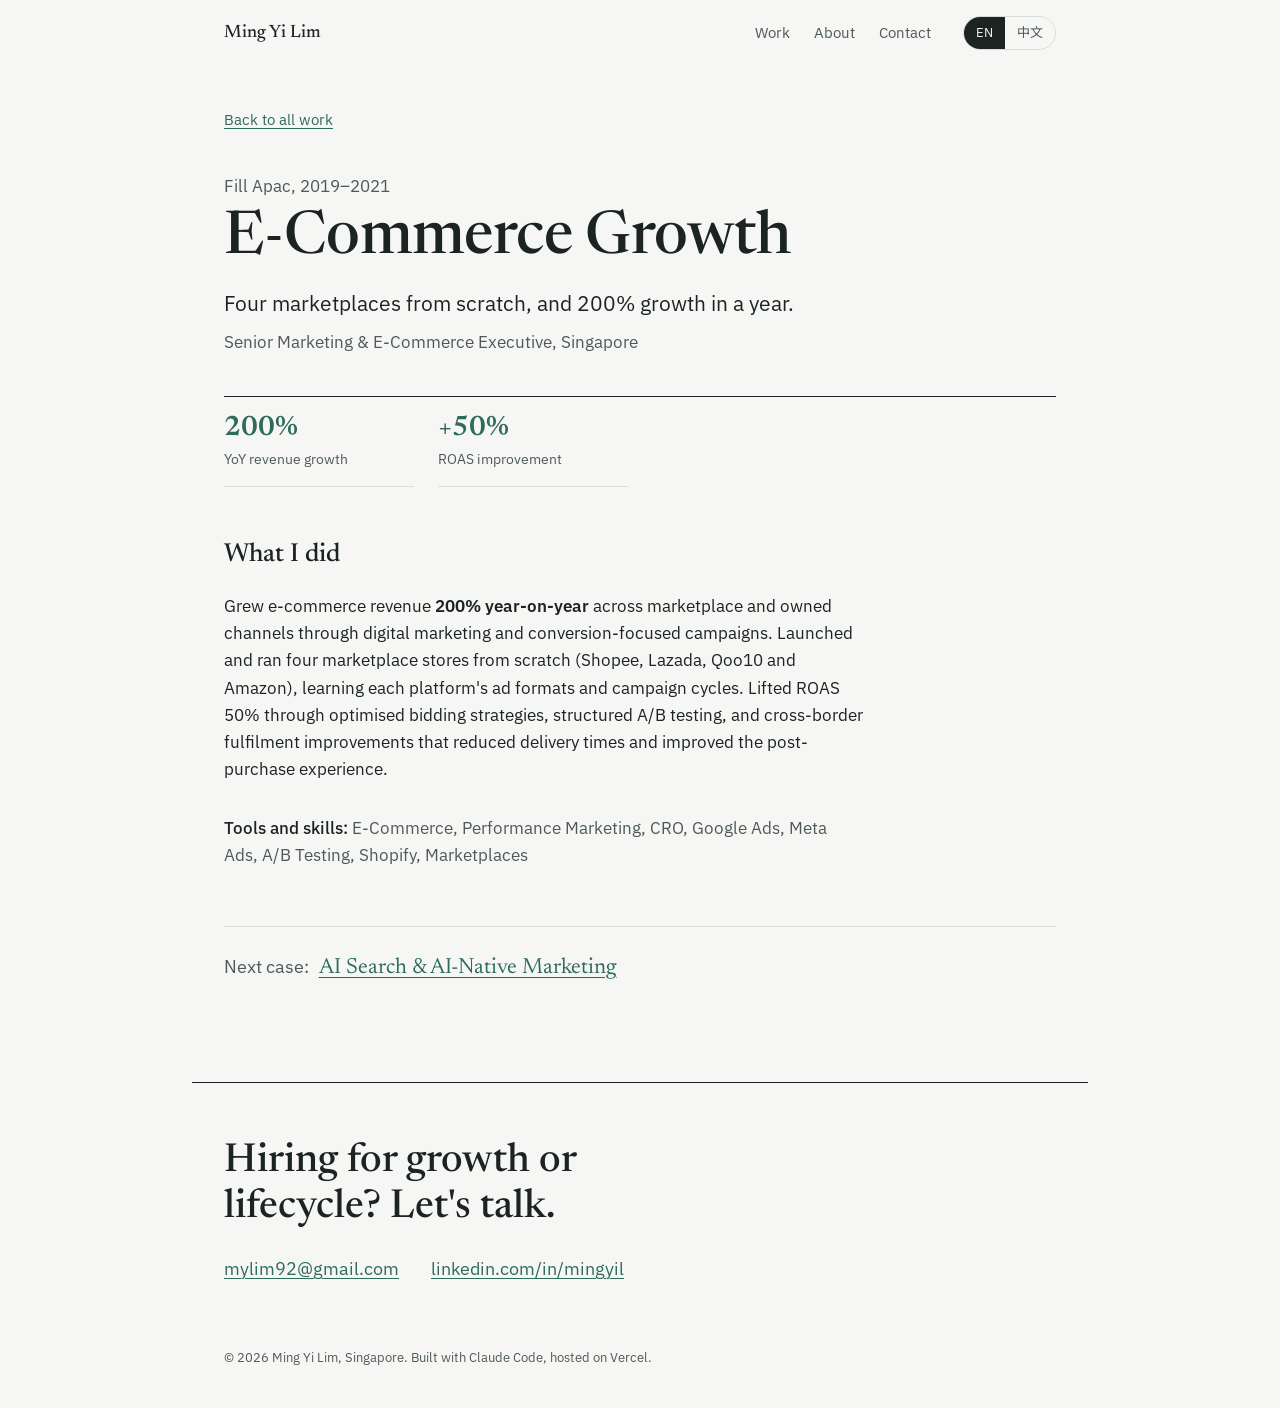
==== commit c357401d: "Remove name seal; new MY monogram favicon - Seal removed from hero and top bar; brand is the name in" ====
--- a/work/ecommerce.html
+++ b/work/ecommerce.html
@@ -19,6 +19,8 @@
   <meta name="twitter:description" content="How Ming Yi Lim grew e-commerce revenue 200% year on year and launched four marketplace stores (Shopee, Lazada, Qoo10, Amazon) from scratch.">
   <meta name="twitter:image"       content="https://mingyilim.vercel.app/og-image.jpg">
   <link rel="icon" href="/favicon.svg" type="image/svg+xml">
+  <link rel="icon" href="/favicon-32.png" sizes="32x32" type="image/png">
+  <link rel="apple-touch-icon" href="/apple-touch-icon.png">
   <script type="application/ld+json">
   {
     "@context": "https://schema.org",
@@ -46,7 +48,7 @@
 <body class="case">
   <a class="skip" href="#main">Skip to content</a>
   <header class="topbar">
-    <a href="/" class="brand" aria-label="Ming Yi Lim, home"><span class="seal seal-sm" aria-hidden="true"><span>林</span></span><span class="brand-name">Ming Yi Lim</span></a>
+    <a href="/" class="brand"><span class="brand-name">Ming Yi Lim</span></a>
     <nav class="topnav" aria-label="Main">
       <a href="/#work" data-en="Work" data-zh="案例">Work</a>
       <a href="/#about" data-en="About" data-zh="关于">About</a>
--- a/assets/site.css
+++ b/assets/site.css
@@ -1,5 +1,5 @@
 /* Ming Yi Lim portfolio
-   Calm, left-aligned, bilingual. One bold element: the name seal. */
+   Calm, left-aligned, bilingual. */
 
 :root {
   --paper: #F6F7F5;
@@ -8,10 +8,8 @@
   --rule: #D9DEDB;
   --jade: #2E6B5B;
   --jade-dark: #1F4D41;
-  --seal: #B8372A;
   --serif: 'Newsreader', 'Noto Serif SC', Georgia, serif;
   --sans: 'IBM Plex Sans', 'Noto Sans SC', system-ui, sans-serif;
-  --seal-font: 'Noto Serif SC', 'Songti SC', 'SimSun', serif;
   --measure: 40rem;
   --page: 52rem;
 }
@@ -46,9 +44,7 @@
 .topbar {
   position: sticky; top: 0; z-index: 10;
   display: flex; align-items: center; gap: 2rem;
-  max-width: calc(var(--page) + 4rem);
-  margin: 0 auto;
-  padding: 1rem 2rem;
+  padding: 1rem max(2rem, calc((100% - var(--page)) / 2));
   background: rgba(246, 247, 245, 0.92);
   backdrop-filter: blur(8px);
 }
@@ -65,31 +61,6 @@
 }
 .lang button.active { background: var(--ink); color: var(--paper); }
 
-/* ── Seal (印章) ─────────────────────────────────────── */
-.seal {
-  display: inline-grid;
-  background: var(--seal);
-  color: var(--paper);
-  font-family: var(--seal-font);
-  font-weight: 900;
-  line-height: 1;
-  border-radius: 3px;
-  box-shadow: inset 0 0 0 2px var(--seal), inset 0 0 0 3.5px var(--paper);
-  user-select: none;
-}
-.seal-sm { width: 30px; height: 30px; place-items: center; font-size: 18px; }
-/* Traditional reading order: right column top to bottom, then left column. */
-.seal-lg {
-  width: 72px; height: 72px;
-  grid-template-columns: 1fr 1fr;
-  grid-template-rows: 1fr 1fr;
-  grid-auto-flow: column;
-  place-items: center;
-  padding: 6px;
-  font-size: 25px;
-  transform: rotate(-3deg);
-}
-
 /* ── Layout ──────────────────────────────────────────── */
 main { max-width: calc(var(--page) + 4rem); margin: 0 auto; padding: 0 2rem; }
 .block { padding: 4.5rem 0 1rem; scroll-margin-top: 4rem; }
@@ -110,7 +81,6 @@
 /* ── Hero ────────────────────────────────────────────── */
 .hero { padding: 3.5rem 0 2rem; max-width: var(--measure); }
 .hero-photo { width: 120px; height: 120px; border-radius: 50%; object-fit: cover; margin-bottom: 1.5rem; }
-.hero-name-row { display: flex; align-items: center; gap: 1.25rem; flex-wrap: wrap; }
 .hero-name {
   font-family: var(--serif);
   font-weight: 500;
@@ -211,15 +181,6 @@
 .next span { color: var(--muted); margin-right: 0.35rem; }
 .next a { font-family: var(--serif); font-size: 1.375rem; }
 
-/* ── The one motion moment: the seal is stamped once ─── */
-@media (prefers-reduced-motion: no-preference) {
-  .hero .seal-lg { animation: stamp 0.5s 0.25s cubic-bezier(.2, .9, .3, 1.2) both; }
-}
-@keyframes stamp {
-  from { opacity: 0; transform: rotate(-3deg) scale(1.35); }
-  to   { opacity: 1; transform: rotate(-3deg) scale(1); }
-}
-
 /* ── Small screens ───────────────────────────────────── */
 @media (max-width: 720px) {
   body { font-size: 1rem; }
@@ -230,7 +191,6 @@
   .contact { padding: 3rem 1rem 2rem; }
   .hero { padding-top: 2rem; }
   .hero-photo { width: 96px; height: 96px; }
-  .seal-lg { width: 60px; height: 60px; font-size: 21px; padding: 5px; }
   .case-row { grid-template-columns: 1fr; gap: 0.75rem; }
   .row-fig { flex-direction: row; align-items: baseline; gap: 0.5rem; text-align: left; }
   .row-fig .fig { font-size: 1.375rem; }
